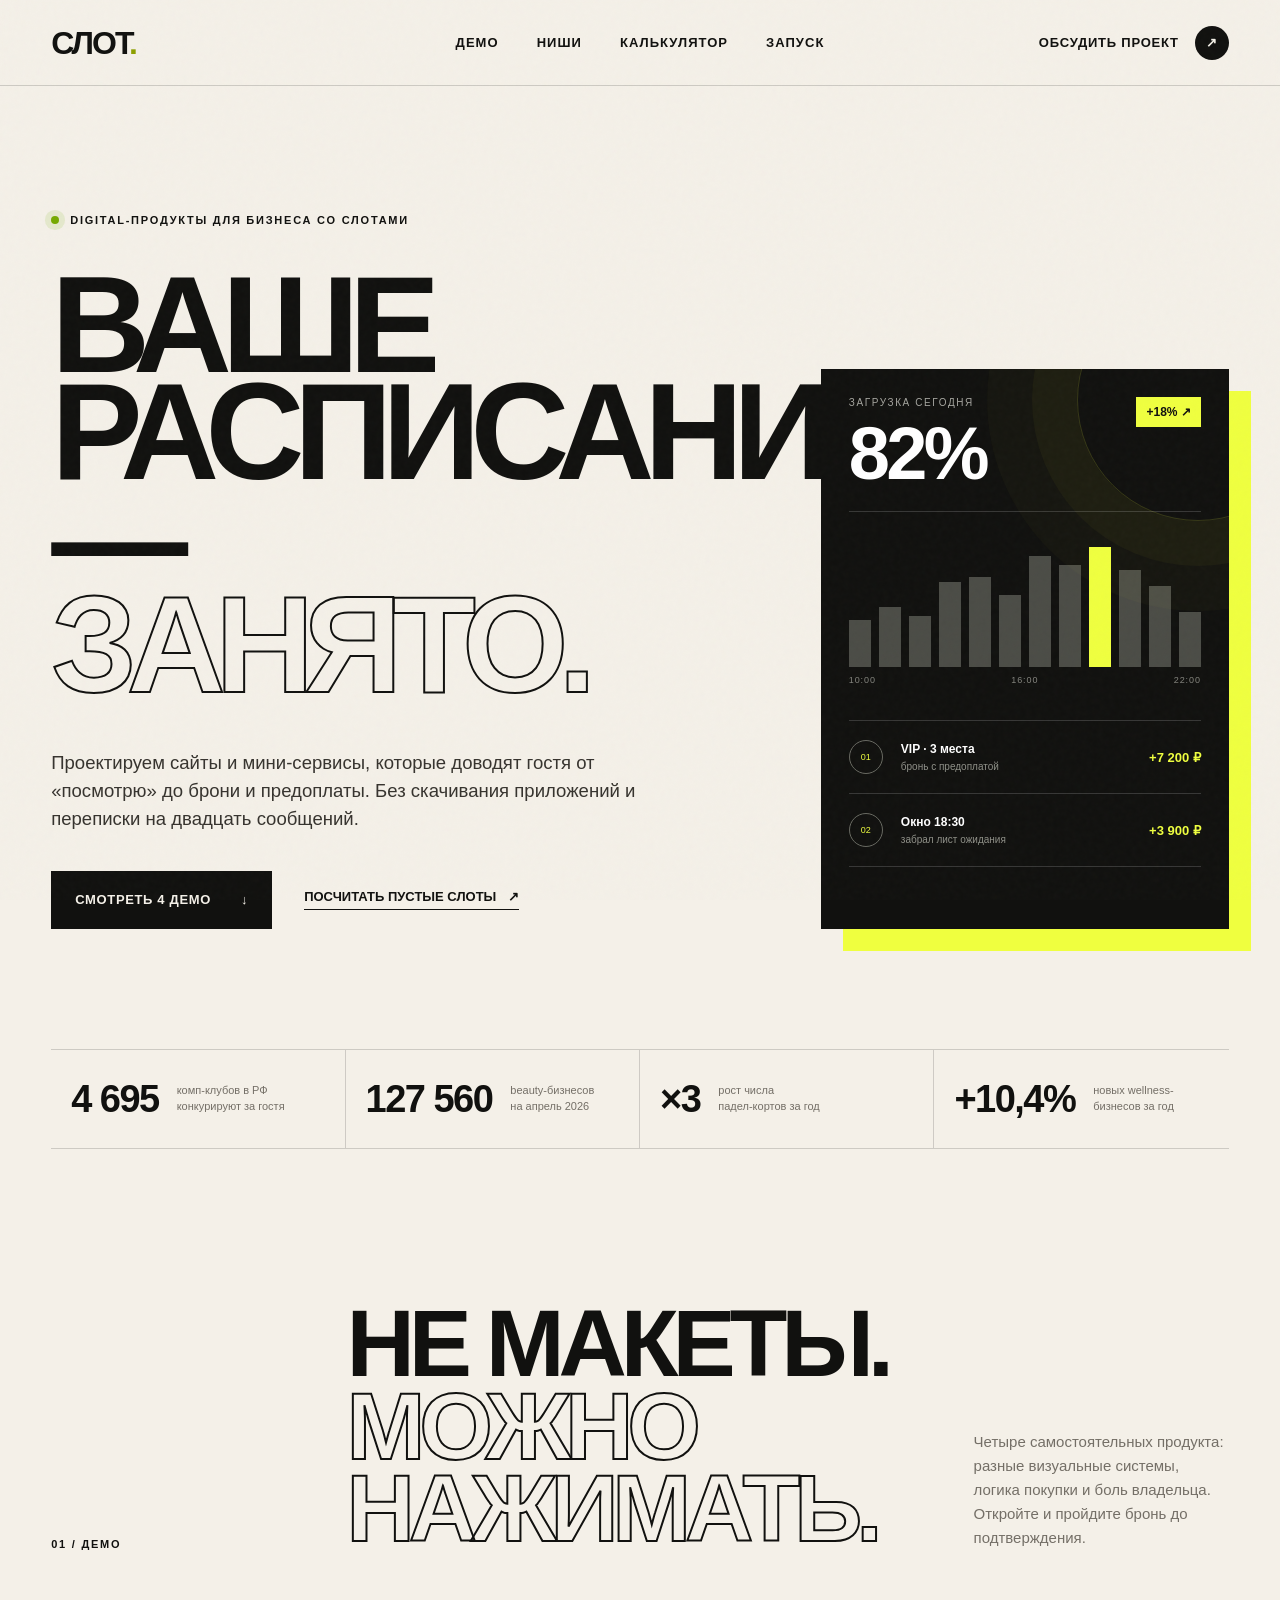
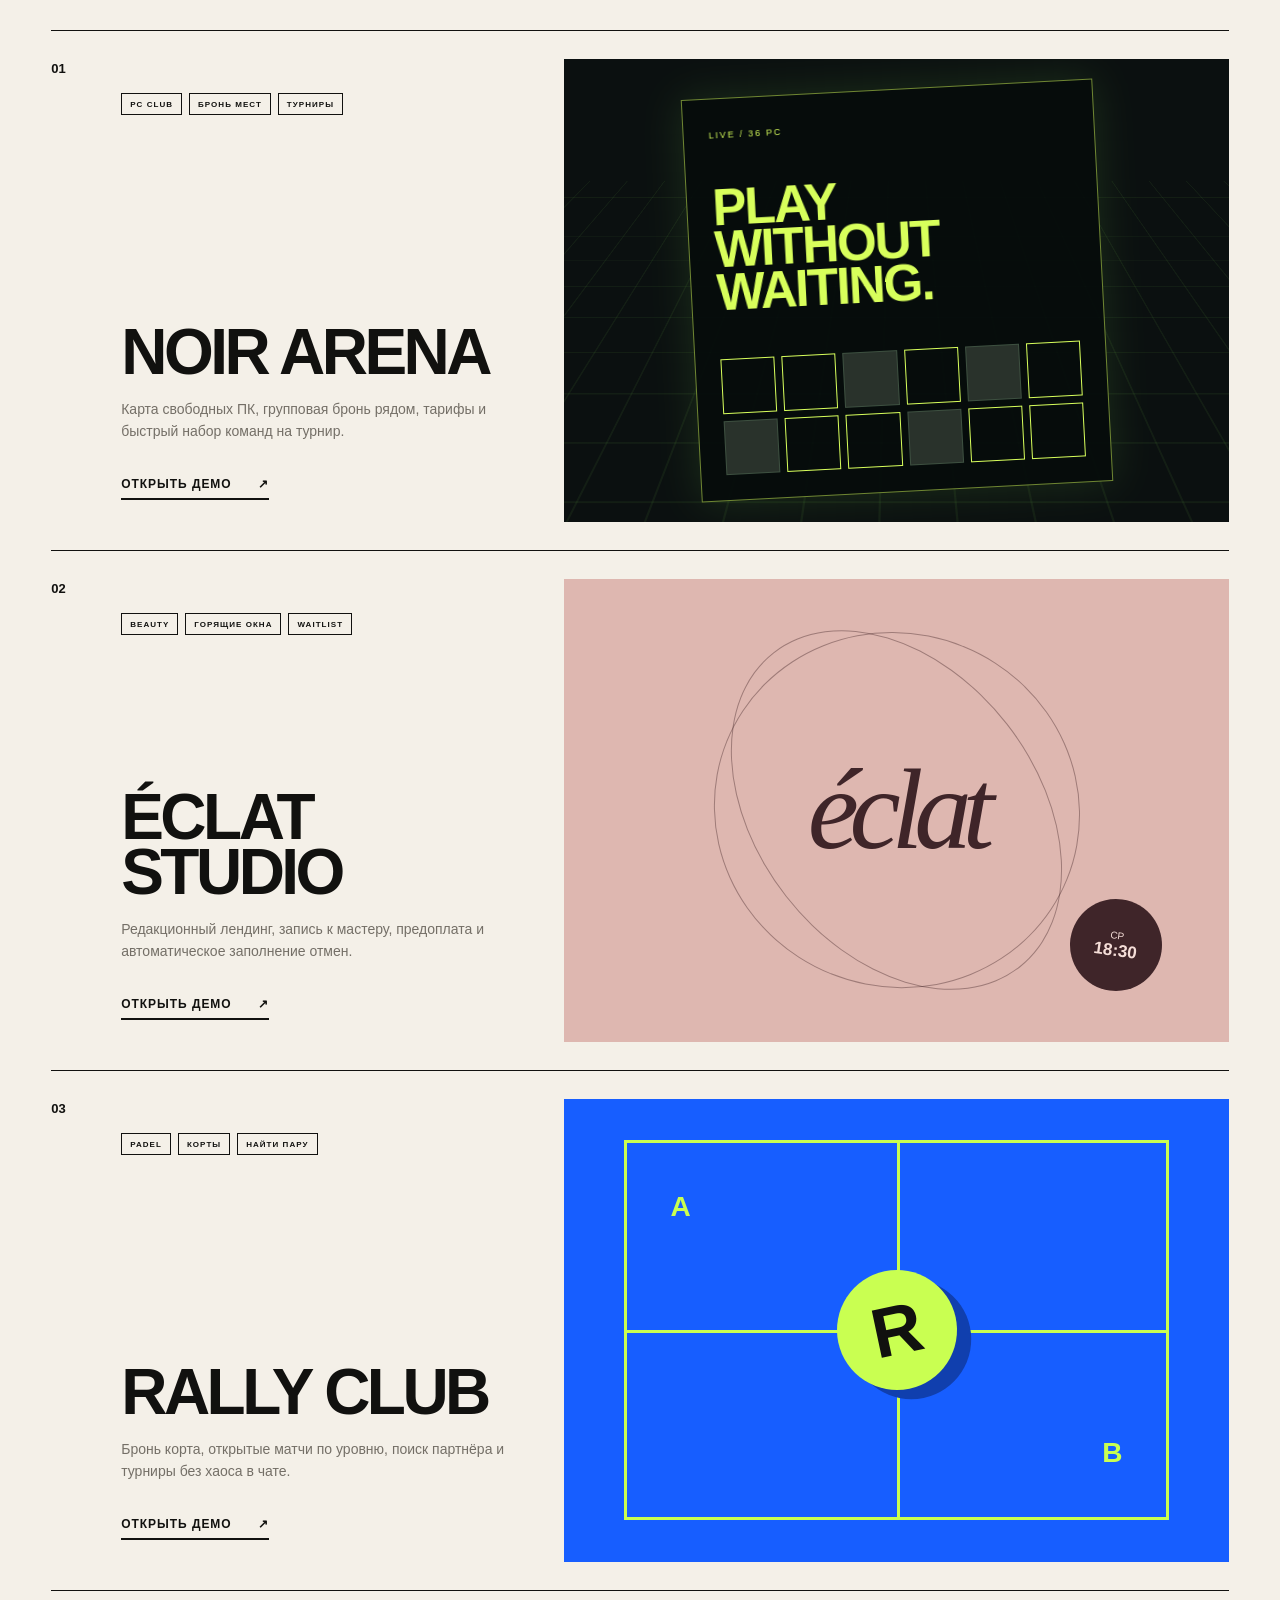
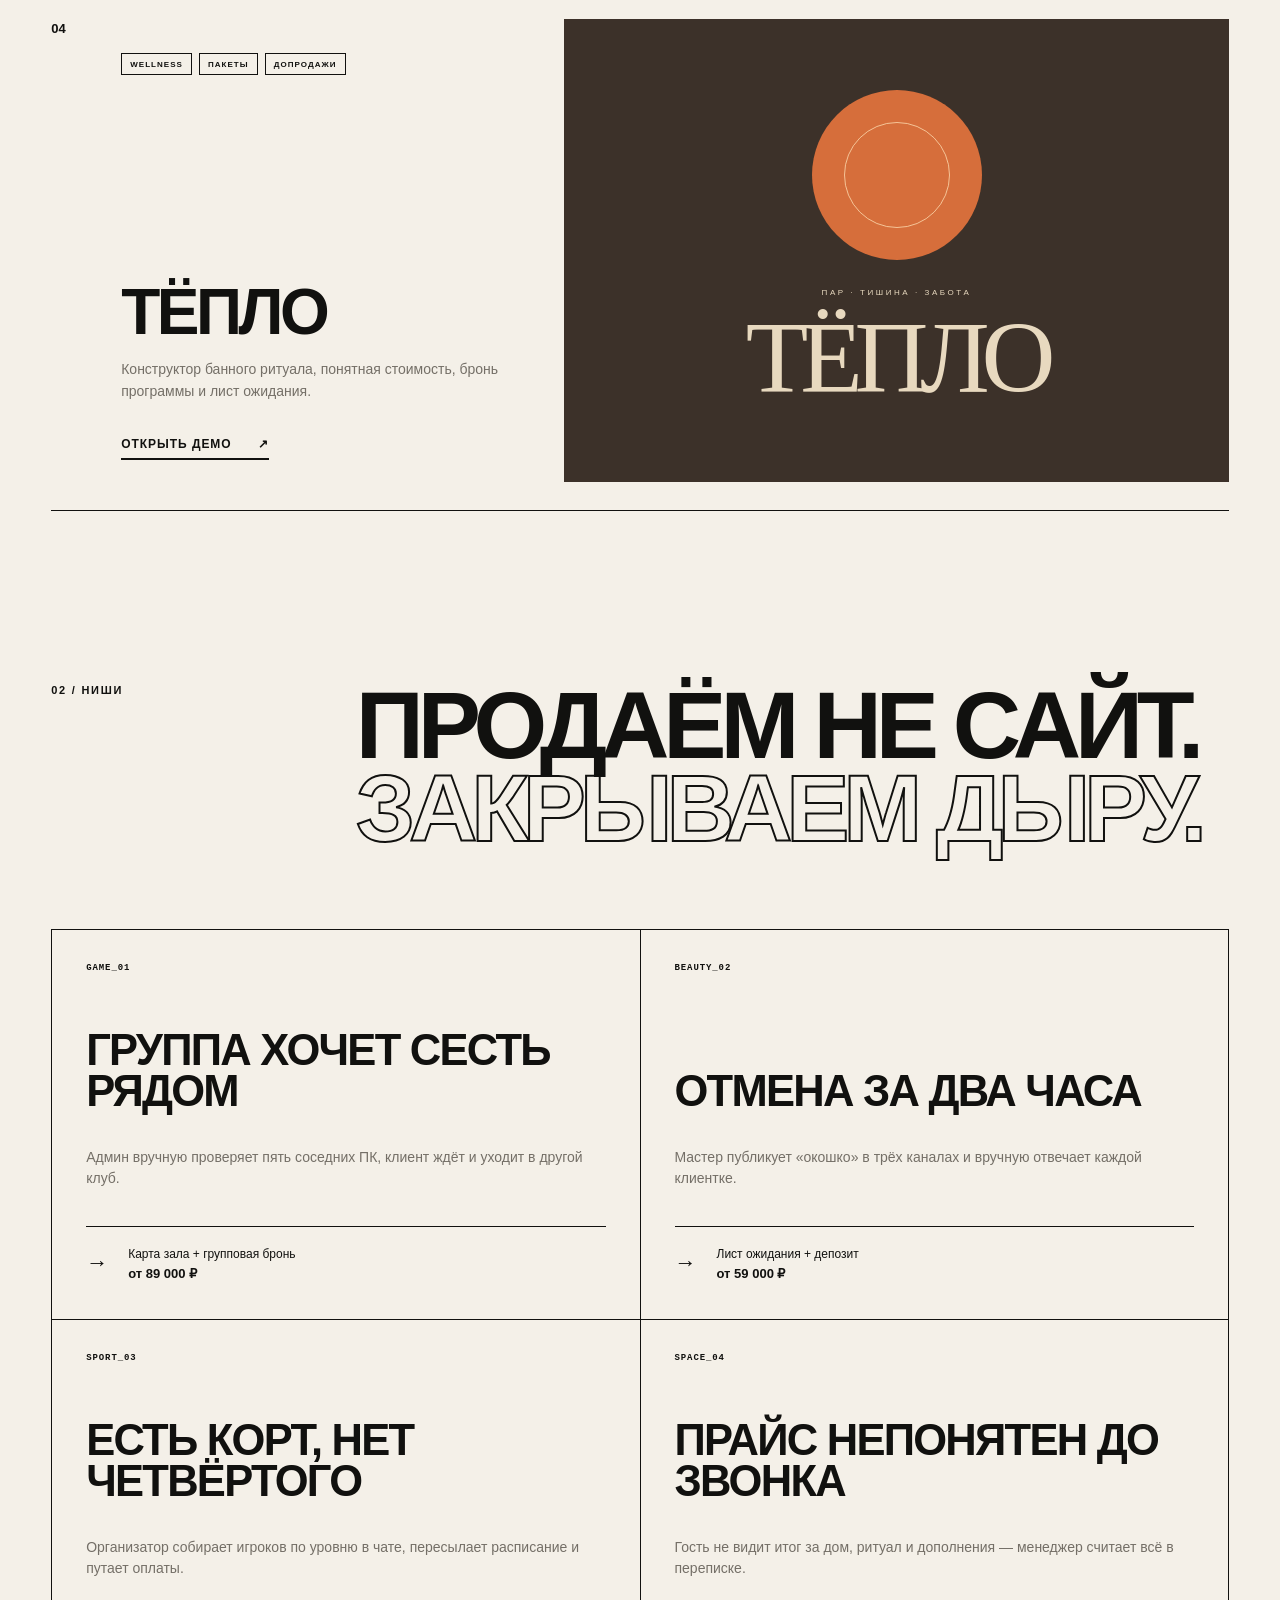
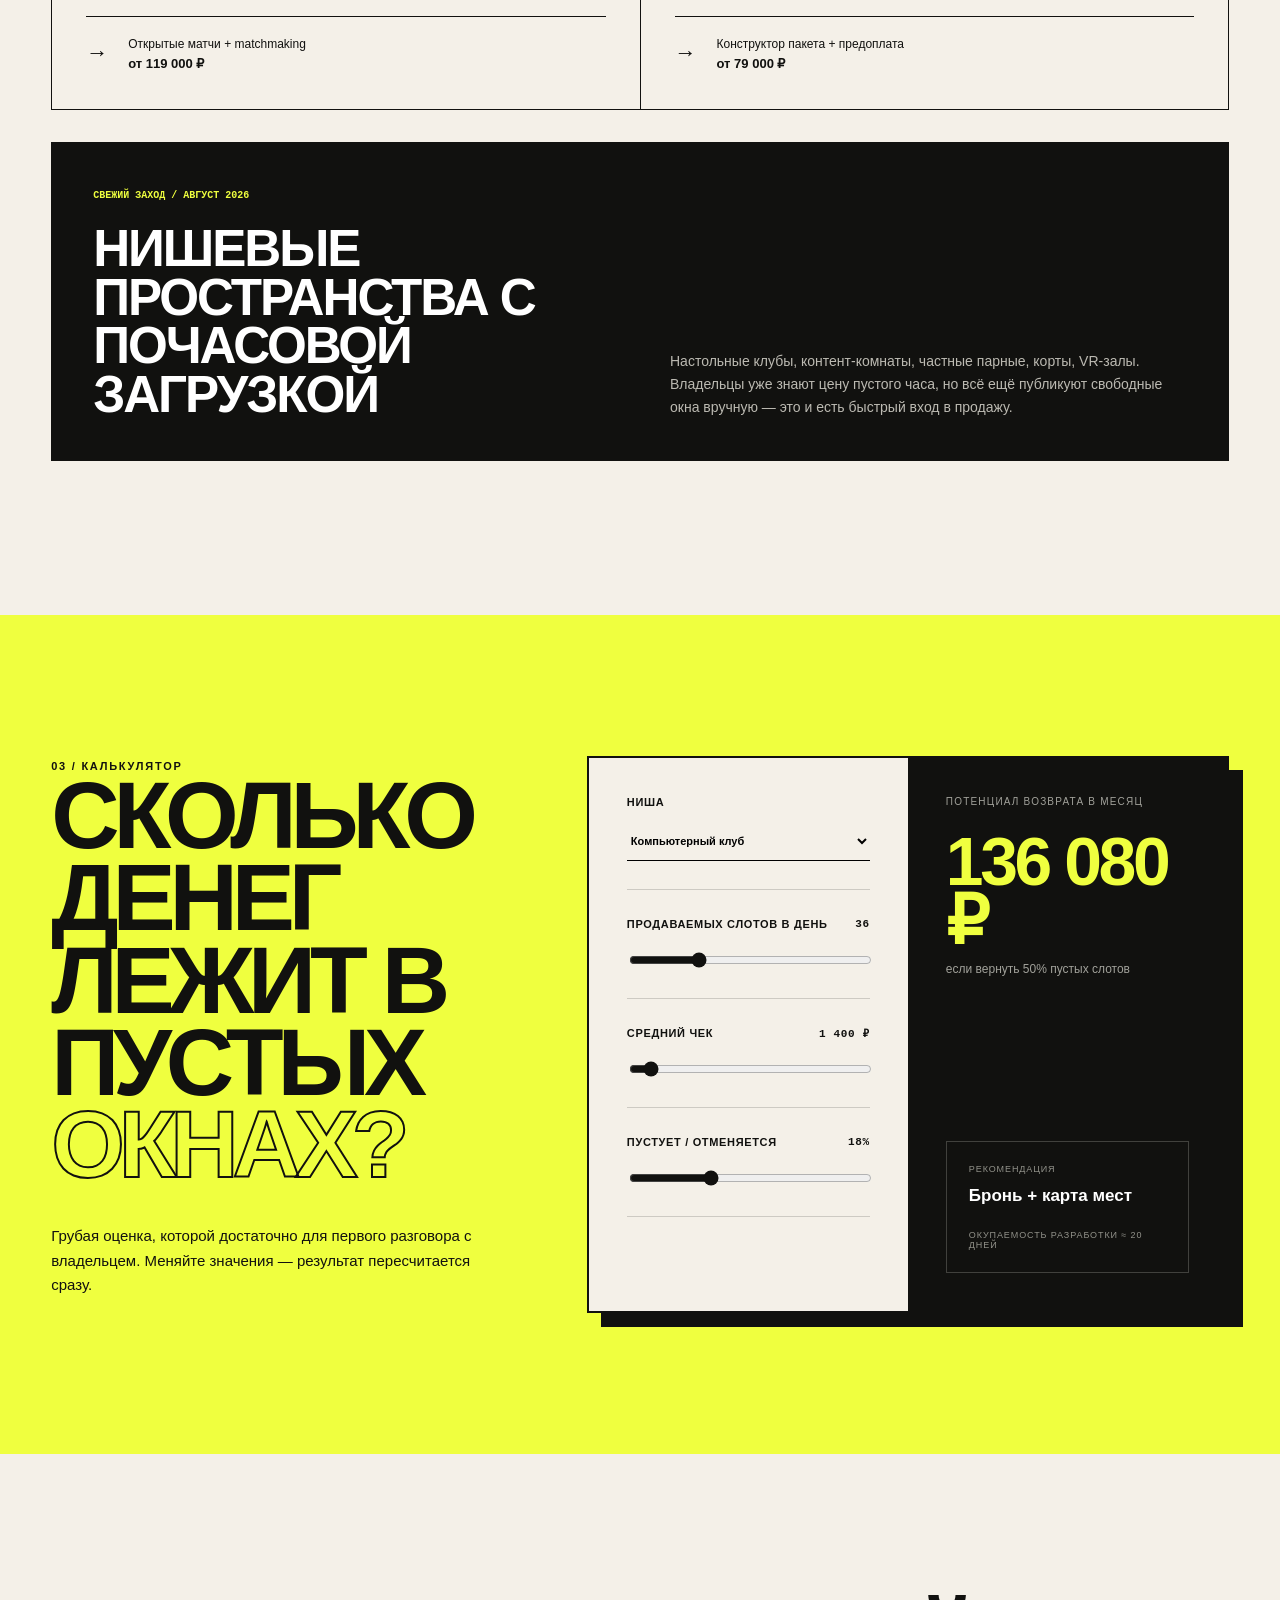
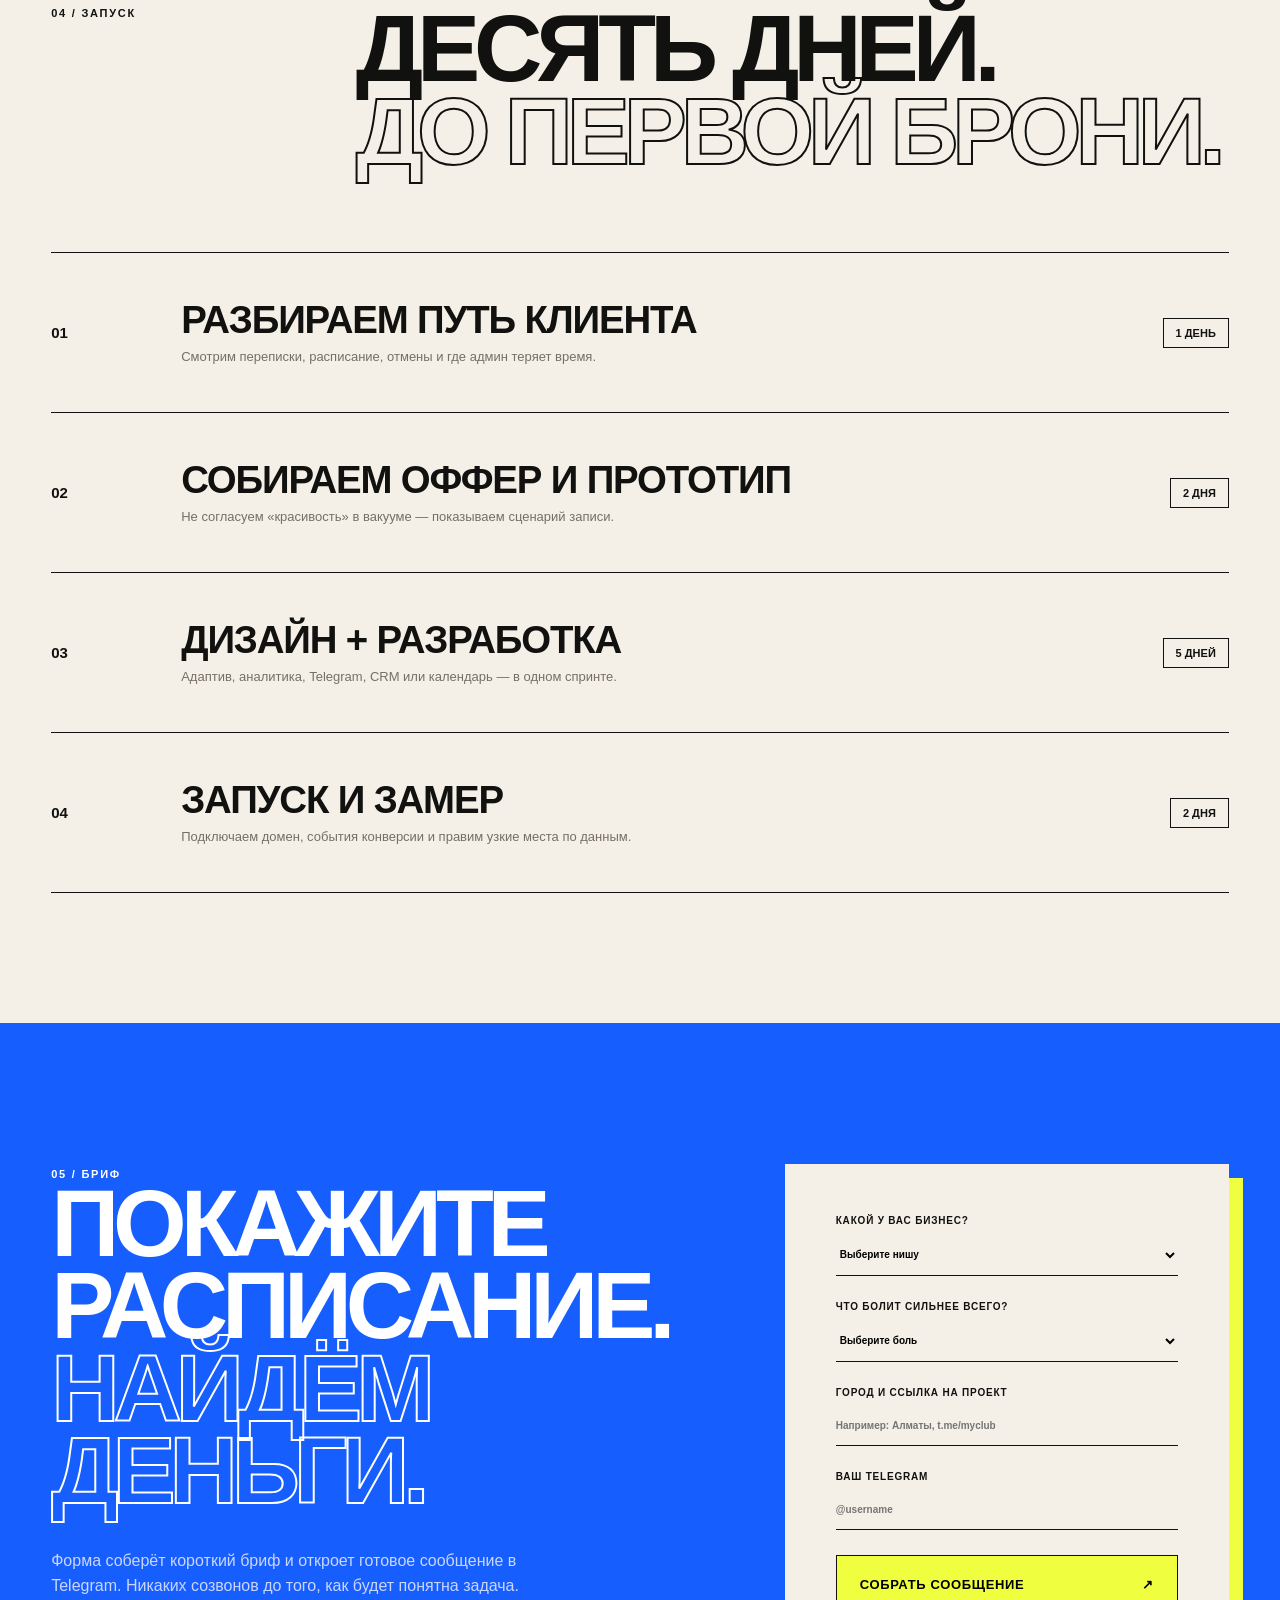
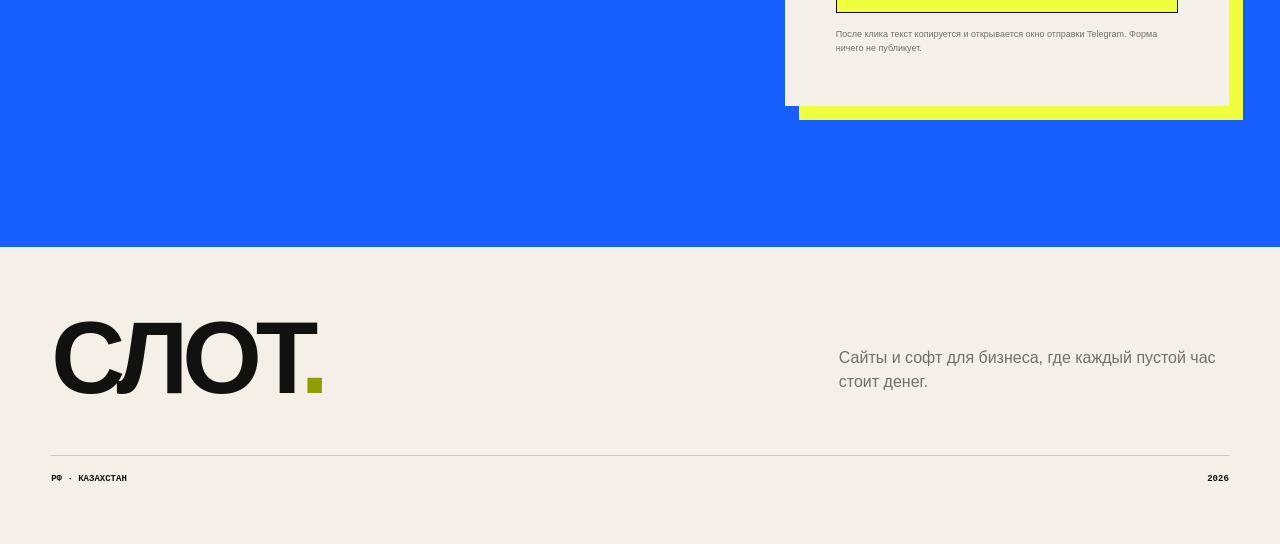
==== index.html @ f18e7cea "Launch Slot studio portfolio" ====
<!doctype html>
<html lang="ru">
<head>
  <meta charset="utf-8">
  <meta name="viewport" content="width=device-width, initial-scale=1">
  <meta name="theme-color" content="#f0ff3d">
  <meta name="description" content="СЛОТ. — сайты и сервисы, которые заполняют расписание игровых клубов, салонов, падел-клубов и wellness-пространств.">
  <title>СЛОТ. — заполняем расписание, а не страницы</title>
  <link rel="icon" href="./favicon.svg" type="image/svg+xml">
  <link rel="stylesheet" href="./assets/site.css">
  <script src="./assets/site.js" defer></script>
</head>
<body>
  <a class="skip-link" href="#content">К содержанию</a>
  <div class="noise" aria-hidden="true"></div>

  <header class="topbar">
    <a class="brand" href="#top" aria-label="СЛОТ — на главную">СЛОТ<span>.</span></a>
    <nav class="desktop-nav" aria-label="Основная навигация">
      <a href="#work">Демо</a>
      <a href="#niches">Ниши</a>
      <a href="#calculator">Калькулятор</a>
      <a href="#launch">Запуск</a>
    </nav>
    <a class="top-cta" href="#launch">Обсудить проект <span>↗</span></a>
    <button class="menu-button" type="button" aria-expanded="false" aria-controls="mobile-menu">Меню</button>
  </header>

  <nav class="mobile-menu" id="mobile-menu" aria-label="Мобильная навигация">
    <a href="#work">Демо</a>
    <a href="#niches">Ниши</a>
    <a href="#calculator">Калькулятор</a>
    <a href="#launch">Запуск</a>
  </nav>

  <main id="content">
    <section class="hero" id="top">
      <div class="hero-kicker reveal">
        <span class="live-dot"></span>
        digital-продукты для бизнеса со слотами
      </div>
      <div class="hero-grid">
        <div class="hero-copy">
          <h1 class="reveal">Ваше<br>расписание —<br><em>занято.</em></h1>
          <p class="hero-lead reveal">Проектируем сайты и мини-сервисы, которые доводят гостя от «посмотрю» до брони и предоплаты. Без скачивания приложений и переписки на двадцать сообщений.</p>
          <div class="hero-actions reveal">
            <a class="button button-dark" href="#work">Смотреть 4 демо <span>↓</span></a>
            <a class="text-link" href="#calculator">Посчитать пустые слоты <span>↗</span></a>
          </div>
        </div>

        <div class="occupancy-card reveal" aria-label="Демонстрационный дашборд загрузки">
          <div class="occupancy-head">
            <div>
              <span class="eyebrow">Загрузка сегодня</span>
              <strong>82%</strong>
            </div>
            <span class="trend">+18% ↗</span>
          </div>
          <div class="occupancy-bars" aria-hidden="true">
            <span style="--h:38%"></span><span style="--h:48%"></span><span style="--h:41%"></span>
            <span style="--h:68%"></span><span style="--h:72%"></span><span style="--h:58%"></span>
            <span style="--h:89%"></span><span style="--h:82%"></span><span class="active" style="--h:96%"></span>
            <span style="--h:78%"></span><span style="--h:65%"></span><span style="--h:44%"></span>
          </div>
          <div class="occupancy-axis"><span>10:00</span><span>16:00</span><span>22:00</span></div>
          <div class="occupancy-feed">
            <div><span class="feed-icon">01</span><p><b>VIP · 3 места</b><small>бронь с предоплатой</small></p><strong>+7 200 ₽</strong></div>
            <div><span class="feed-icon">02</span><p><b>Окно 18:30</b><small>забрал лист ожидания</small></p><strong>+3 900 ₽</strong></div>
          </div>
        </div>
      </div>

      <div class="proof-strip reveal" aria-label="Рыночные факты">
        <a href="https://strategy.ru/research/digest/rynok-kompyuternyh-klubov-i-videoigr-v-rossii-dinamika-rosta-transformaciya-auditorii-i-perspektivy-industrii/" target="_blank" rel="noreferrer">
          <strong>4 695</strong><span>комп-клубов в РФ<br>конкурируют за гостя</span>
        </a>
        <a href="https://kontur.ru/press/news/85765-industriya_krasoty_spros_rozhdaet_predlozhenie" target="_blank" rel="noreferrer">
          <strong>127 560</strong><span>beauty-бизнесов<br>на апрель 2026</span>
        </a>
        <a href="https://padelrus.ru/press-center/news/detail/rynok-padela-rossii-2025-predstavlyaem-pervoe-masshtabnoe-issledovanie-o-razvitii-padela-v-rf/" target="_blank" rel="noreferrer">
          <strong>×3</strong><span>рост числа<br>падел-кортов за год</span>
        </a>
        <a href="https://kontur.ru/press/news/83949-chistota_i_krasota" target="_blank" rel="noreferrer">
          <strong>+10,4%</strong><span>новых wellness-<br>бизнесов за год</span>
        </a>
      </div>
    </section>

    <section class="work-section" id="work">
      <div class="section-heading reveal">
        <span class="section-number">01 / ДЕМО</span>
        <h2>Не макеты.<br><i>Можно нажимать.</i></h2>
        <p>Четыре самостоятельных продукта: разные визуальные системы, логика покупки и боль владельца. Откройте и пройдите бронь до подтверждения.</p>
      </div>

      <div class="case-list">
        <article class="case-card case-arena reveal">
          <div class="case-index">01</div>
          <div class="case-main">
            <div class="case-tags"><span>PC CLUB</span><span>БРОНЬ МЕСТ</span><span>ТУРНИРЫ</span></div>
            <h3>NOIR ARENA</h3>
            <p>Карта свободных ПК, групповая бронь рядом, тарифы и быстрый набор команд на турнир.</p>
            <a class="case-link" href="./demos/arena/">Открыть демо <span>↗</span></a>
          </div>
          <div class="case-visual arena-visual" aria-hidden="true">
            <div class="mini-screen">
              <span>LIVE / 36 PC</span>
              <strong>PLAY<br>WITHOUT<br>WAITING.</strong>
              <div class="mini-seats">
                <i></i><i></i><i class="busy"></i><i></i><i class="busy"></i><i></i>
                <i class="busy"></i><i></i><i></i><i class="busy"></i><i></i><i></i>
              </div>
            </div>
          </div>
        </article>

        <article class="case-card case-beauty reveal">
          <div class="case-index">02</div>
          <div class="case-main">
            <div class="case-tags"><span>BEAUTY</span><span>ГОРЯЩИЕ ОКНА</span><span>WAITLIST</span></div>
            <h3>ÉCLAT STUDIO</h3>
            <p>Редакционный лендинг, запись к мастеру, предоплата и автоматическое заполнение отмен.</p>
            <a class="case-link" href="./demos/beauty/">Открыть демо <span>↗</span></a>
          </div>
          <div class="case-visual beauty-visual" aria-hidden="true">
            <div class="beauty-word">éclat</div>
            <div class="beauty-orbit"><span>ср<br><b>18:30</b></span></div>
          </div>
        </article>

        <article class="case-card case-padel reveal">
          <div class="case-index">03</div>
          <div class="case-main">
            <div class="case-tags"><span>PADEL</span><span>КОРТЫ</span><span>НАЙТИ ПАРУ</span></div>
            <h3>RALLY CLUB</h3>
            <p>Бронь корта, открытые матчи по уровню, поиск партнёра и турниры без хаоса в чате.</p>
            <a class="case-link" href="./demos/padel/">Открыть демо <span>↗</span></a>
          </div>
          <div class="case-visual padel-visual" aria-hidden="true">
            <div class="court-lines"></div>
            <div class="padel-ball">R</div>
            <span class="player-a">A</span><span class="player-b">B</span>
          </div>
        </article>

        <article class="case-card case-banya reveal">
          <div class="case-index">04</div>
          <div class="case-main">
            <div class="case-tags"><span>WELLNESS</span><span>ПАКЕТЫ</span><span>ДОПРОДАЖИ</span></div>
            <h3>ТЁПЛО</h3>
            <p>Конструктор банного ритуала, понятная стоимость, бронь программы и лист ожидания.</p>
            <a class="case-link" href="./demos/banya/">Открыть демо <span>↗</span></a>
          </div>
          <div class="case-visual banya-visual" aria-hidden="true">
            <div class="sun-mark"></div>
            <span>пар · тишина · забота</span>
            <strong>ТЁПЛО</strong>
          </div>
        </article>
      </div>
    </section>

    <section class="niches-section" id="niches">
      <div class="section-heading compact reveal">
        <span class="section-number">02 / НИШИ</span>
        <h2>Продаём не сайт.<br><i>Закрываем дыру.</i></h2>
      </div>
      <div class="pain-grid">
        <article class="pain-card reveal">
          <span class="pain-code">GAME_01</span>
          <h3>Группа хочет сесть рядом</h3>
          <p>Админ вручную проверяет пять соседних ПК, клиент ждёт и уходит в другой клуб.</p>
          <div class="pain-solution"><b>→</b><span>Карта зала + групповая бронь<br><strong>от 89 000 ₽</strong></span></div>
        </article>
        <article class="pain-card reveal">
          <span class="pain-code">BEAUTY_02</span>
          <h3>Отмена за два часа</h3>
          <p>Мастер публикует «окошко» в трёх каналах и вручную отвечает каждой клиентке.</p>
          <div class="pain-solution"><b>→</b><span>Лист ожидания + депозит<br><strong>от 59 000 ₽</strong></span></div>
        </article>
        <article class="pain-card reveal">
          <span class="pain-code">SPORT_03</span>
          <h3>Есть корт, нет четвёртого</h3>
          <p>Организатор собирает игроков по уровню в чате, пересылает расписание и путает оплаты.</p>
          <div class="pain-solution"><b>→</b><span>Открытые матчи + matchmaking<br><strong>от 119 000 ₽</strong></span></div>
        </article>
        <article class="pain-card reveal">
          <span class="pain-code">SPACE_04</span>
          <h3>Прайс непонятен до звонка</h3>
          <p>Гость не видит итог за дом, ритуал и дополнения — менеджер считает всё в переписке.</p>
          <div class="pain-solution"><b>→</b><span>Конструктор пакета + предоплата<br><strong>от 79 000 ₽</strong></span></div>
        </article>
      </div>
      <div class="fresh-niche reveal">
        <div>
          <span>Свежий заход / август 2026</span>
          <h3>Нишевые пространства с почасовой загрузкой</h3>
        </div>
        <p>Настольные клубы, контент-комнаты, частные парные, корты, VR-залы. Владельцы уже знают цену пустого часа, но всё ещё публикуют свободные окна вручную — это и есть быстрый вход в продажу.</p>
      </div>
    </section>

    <section class="calculator-section" id="calculator">
      <div class="calculator-copy reveal">
        <span class="section-number">03 / КАЛЬКУЛЯТОР</span>
        <h2>Сколько денег<br>лежит в пустых<br><i>окнах?</i></h2>
        <p>Грубая оценка, которой достаточно для первого разговора с владельцем. Меняйте значения — результат пересчитается сразу.</p>
      </div>
      <div class="calculator reveal">
        <div class="calc-fields">
          <label>Ниша
            <select id="calc-niche">
              <option value="club">Компьютерный клуб</option>
              <option value="beauty">Салон / мастер</option>
              <option value="padel">Падел / спорт-клуб</option>
              <option value="space">Баня / event-пространство</option>
            </select>
          </label>
          <label>Продаваемых слотов в день <output id="slots-output">36</output>
            <input id="calc-slots" type="range" min="4" max="120" value="36" step="1">
          </label>
          <label>Средний чек <output id="check-output">1 400 ₽</output>
            <input id="calc-check" type="range" min="500" max="15000" value="1400" step="100">
          </label>
          <label>Пустует / отменяется <output id="loss-output">18%</output>
            <input id="calc-loss" type="range" min="5" max="45" value="18" step="1">
          </label>
        </div>
        <div class="calc-result" aria-live="polite">
          <span>Потенциал возврата в месяц</span>
          <strong id="calc-result">272 160 ₽</strong>
          <p id="calc-caption">если вернуть половину пустых слотов</p>
          <div class="calc-plan">
            <span>Рекомендация</span>
            <b id="calc-plan">Бронь + карта мест</b>
            <small id="calc-payback">Окупаемость разработки ≈ 12 дней</small>
          </div>
        </div>
      </div>
    </section>

    <section class="process-section">
      <div class="section-heading compact reveal">
        <span class="section-number">04 / ЗАПУСК</span>
        <h2>Десять дней.<br><i>До первой брони.</i></h2>
      </div>
      <ol class="process-list">
        <li class="reveal"><span>01</span><div><h3>Разбираем путь клиента</h3><p>Смотрим переписки, расписание, отмены и где админ теряет время.</p></div><b>1 день</b></li>
        <li class="reveal"><span>02</span><div><h3>Собираем оффер и прототип</h3><p>Не согласуем «красивость» в вакууме — показываем сценарий записи.</p></div><b>2 дня</b></li>
        <li class="reveal"><span>03</span><div><h3>Дизайн + разработка</h3><p>Адаптив, аналитика, Telegram, CRM или календарь — в одном спринте.</p></div><b>5 дней</b></li>
        <li class="reveal"><span>04</span><div><h3>Запуск и замер</h3><p>Подключаем домен, события конверсии и правим узкие места по данным.</p></div><b>2 дня</b></li>
      </ol>
    </section>

    <section class="launch-section" id="launch">
      <div class="launch-copy reveal">
        <span class="section-number">05 / БРИФ</span>
        <h2>Покажите<br>расписание.<br><i>Найдём деньги.</i></h2>
        <p>Форма соберёт короткий бриф и откроет готовое сообщение в Telegram. Никаких созвонов до того, как будет понятна задача.</p>
      </div>
      <form class="brief-form reveal" id="brief-form">
        <label>Какой у вас бизнес?
          <select name="business" required>
            <option value="">Выберите нишу</option>
            <option>Компьютерный / игровой клуб</option>
            <option>Салон красоты / частный мастер</option>
            <option>Падел / спортивный клуб</option>
            <option>Баня / SPA / event-пространство</option>
            <option>Другая ниша со слотами</option>
          </select>
        </label>
        <label>Что болит сильнее всего?
          <select name="pain" required>
            <option value="">Выберите боль</option>
            <option>Слишком много ручной переписки</option>
            <option>Пустые окна и отмены</option>
            <option>Неудобная групповая бронь</option>
            <option>Сложно продавать допуслуги</option>
            <option>Нет нормального сайта / оффера</option>
          </select>
        </label>
        <label>Город и ссылка на проект
          <input name="project" type="text" placeholder="Например: Алматы, t.me/myclub" required>
        </label>
        <label>Ваш Telegram
          <input name="telegram" type="text" placeholder="@username" pattern="@?[A-Za-z0-9_]{5,}">
        </label>
        <button class="button button-acid" type="submit">Собрать сообщение <span>↗</span></button>
        <small>После клика текст копируется и открывается окно отправки Telegram. Форма ничего не публикует.</small>
      </form>
    </section>
  </main>

  <footer>
    <a class="brand footer-brand" href="#top">СЛОТ<span>.</span></a>
    <p>Сайты и софт для бизнеса, где каждый пустой час стоит денег.</p>
    <div><span>РФ · Казахстан</span><span id="year">2026</span></div>
  </footer>

  <div class="toast" id="toast" role="status" aria-live="polite">Бриф скопирован</div>
</body>
</html>
---- assets/site.css ----
:root {
  --acid: #efff3f;
  --ink: #11110f;
  --paper: #f4f0e8;
  --muted: #746f67;
  --line: rgba(17, 17, 15, .17);
  --max: 1440px;
  --pad: clamp(20px, 4vw, 68px);
  --display: "Arial Narrow", "Roboto Condensed", Impact, sans-serif;
  --sans: Inter, Arial, Helvetica, sans-serif;
}

* { box-sizing: border-box; }
html { scroll-behavior: smooth; }
body {
  margin: 0;
  color: var(--ink);
  background: var(--paper);
  font-family: var(--sans);
  overflow-x: hidden;
}
body.menu-open { overflow: hidden; }
a { color: inherit; text-decoration: none; }
button, input, select { font: inherit; }
button, a, select, input { -webkit-tap-highlight-color: transparent; }

.noise {
  position: fixed;
  inset: 0;
  pointer-events: none;
  z-index: 100;
  opacity: .035;
  background-image: url("data:image/svg+xml,%3Csvg viewBox='0 0 180 180' xmlns='http://www.w3.org/2000/svg'%3E%3Cfilter id='n'%3E%3CfeTurbulence type='fractalNoise' baseFrequency='.9' numOctaves='4' stitchTiles='stitch'/%3E%3C/filter%3E%3Crect width='100%25' height='100%25' filter='url(%23n)' opacity='.7'/%3E%3C/svg%3E");
}
.skip-link { position: fixed; left: 12px; top: -60px; padding: 12px 18px; background: var(--acid); z-index: 200; }
.skip-link:focus { top: 12px; }

.topbar {
  height: 86px;
  padding: 0 var(--pad);
  display: grid;
  grid-template-columns: 1fr auto 1fr;
  align-items: center;
  border-bottom: 1px solid var(--line);
  background: rgba(244, 240, 232, .88);
  backdrop-filter: blur(14px);
  position: sticky;
  top: 0;
  z-index: 50;
}
.brand { font: 900 clamp(27px, 2.5vw, 39px)/1 var(--display); letter-spacing: -.06em; justify-self: start; }
.brand span { color: #8ea000; }
.desktop-nav { display: flex; gap: 38px; font-size: 13px; font-weight: 700; text-transform: uppercase; letter-spacing: .08em; }
.desktop-nav a { position: relative; }
.desktop-nav a::after { content: ""; position: absolute; left: 0; right: 100%; bottom: -7px; height: 2px; background: var(--ink); transition: right .25s ease; }
.desktop-nav a:hover::after, .desktop-nav a:focus-visible::after { right: 0; }
.top-cta { justify-self: end; font-size: 13px; font-weight: 800; text-transform: uppercase; letter-spacing: .06em; display: flex; gap: 16px; align-items: center; }
.top-cta span { display: grid; place-items: center; width: 34px; height: 34px; border-radius: 50%; background: var(--ink); color: var(--paper); }
.menu-button, .mobile-menu { display: none; }

.hero { padding: clamp(70px, 10vw, 150px) var(--pad) 0; max-width: var(--max); margin: auto; }
.hero-kicker, .section-number { font-size: 11px; font-weight: 800; letter-spacing: .16em; text-transform: uppercase; }
.hero-kicker { display: flex; align-items: center; gap: 11px; margin-bottom: 46px; }
.live-dot { width: 8px; height: 8px; border-radius: 50%; background: #76a900; box-shadow: 0 0 0 6px rgba(118, 169, 0, .12); animation: pulse 1.8s infinite; }
@keyframes pulse { 50% { box-shadow: 0 0 0 10px rgba(118,169,0,0); } }
.hero-grid { display: grid; grid-template-columns: minmax(0, 1.25fr) minmax(360px, .75fr); gap: clamp(40px, 7vw, 110px); align-items: end; }
.hero h1 { margin: 0; font: 900 clamp(76px, 10.7vw, 166px)/.78 var(--display); letter-spacing: -.075em; text-transform: uppercase; }
.hero h1 em, .section-heading h2 i, .calculator-copy h2 i, .launch-copy h2 i { color: transparent; -webkit-text-stroke: 2px var(--ink); font-style: normal; }
.hero-lead { font-size: clamp(17px, 1.45vw, 22px); line-height: 1.5; max-width: 650px; margin: 50px 0 0; color: #36332e; }
.hero-actions { display: flex; align-items: center; gap: 32px; margin-top: 38px; }
.button { min-height: 58px; display: inline-flex; align-items: center; justify-content: space-between; gap: 30px; padding: 0 23px; border: 1px solid var(--ink); font-weight: 800; font-size: 13px; letter-spacing: .05em; text-transform: uppercase; cursor: pointer; transition: transform .18s ease, box-shadow .18s ease, background .18s ease; }
.button:hover { transform: translate(-3px, -3px); box-shadow: 6px 6px 0 var(--ink); }
.button-dark { color: var(--paper); background: var(--ink); }
.button-dark:hover { box-shadow: 6px 6px 0 #a9b91b; }
.button-acid { background: var(--acid); width: 100%; }
.text-link { font-weight: 800; font-size: 13px; text-transform: uppercase; border-bottom: 1px solid; padding-bottom: 5px; }
.text-link span { margin-left: 8px; }

.occupancy-card { background: var(--ink); color: white; min-height: 560px; padding: 28px; box-shadow: 22px 22px 0 var(--acid); position: relative; overflow: hidden; }
.occupancy-card::before { content: ""; position: absolute; width: 240px; height: 240px; border: 1px solid rgba(239,255,63,.16); border-radius: 50%; top: -90px; right: -90px; box-shadow: 0 0 0 45px rgba(239,255,63,.035), 0 0 0 90px rgba(239,255,63,.02); }
.occupancy-head { position: relative; display: flex; justify-content: space-between; align-items: start; border-bottom: 1px solid rgba(255,255,255,.16); padding-bottom: 24px; }
.eyebrow { display: block; font-size: 10px; text-transform: uppercase; letter-spacing: .16em; color: #a5a59f; }
.occupancy-head strong { display: block; font: 900 74px/.9 var(--display); margin-top: 13px; letter-spacing: -.05em; }
.trend { background: var(--acid); color: var(--ink); padding: 8px 10px; font-size: 12px; font-weight: 800; }
.occupancy-bars { height: 155px; display: flex; gap: 8px; align-items: end; padding-top: 30px; }
.occupancy-bars span { flex: 1; height: var(--h); min-width: 5px; background: #4b4c46; transition: height .5s; }
.occupancy-bars .active { background: var(--acid); }
.occupancy-axis { display: flex; justify-content: space-between; font-size: 9px; letter-spacing: .1em; color: #84847e; margin-top: 8px; }
.occupancy-feed { margin-top: 35px; border-top: 1px solid rgba(255,255,255,.16); }
.occupancy-feed > div { display: grid; grid-template-columns: 38px 1fr auto; gap: 14px; align-items: center; padding: 19px 0; border-bottom: 1px solid rgba(255,255,255,.16); }
.feed-icon { border: 1px solid #686961; width: 34px; height: 34px; display: grid; place-items: center; border-radius: 50%; font-size: 9px; color: var(--acid); }
.occupancy-feed p { margin: 0; }
.occupancy-feed b { display: block; font-size: 12px; }
.occupancy-feed small { display: block; color: #8f9088; margin-top: 5px; font-size: 10px; }
.occupancy-feed strong { color: var(--acid); font-size: 13px; }
.proof-strip { margin-top: 120px; border-top: 1px solid var(--line); border-bottom: 1px solid var(--line); display: grid; grid-template-columns: repeat(4, 1fr); }
.proof-strip a { display: flex; align-items: center; gap: 18px; padding: 30px 20px; border-right: 1px solid var(--line); transition: background .2s; }
.proof-strip a:last-child { border-right: 0; }
.proof-strip a:hover { background: var(--acid); }
.proof-strip strong { font: 900 38px/1 var(--display); letter-spacing: -.04em; }
.proof-strip span { color: var(--muted); font-size: 11px; line-height: 1.4; }

.work-section, .niches-section, .process-section { max-width: var(--max); margin: auto; padding: clamp(110px, 12vw, 190px) var(--pad); }
.section-heading { display: grid; grid-template-columns: 1fr 2.3fr 1fr; gap: 40px; align-items: end; margin-bottom: 80px; }
.section-heading h2, .calculator-copy h2, .launch-copy h2 { margin: 0; font: 900 clamp(55px, 7.4vw, 112px)/.87 var(--display); text-transform: uppercase; letter-spacing: -.065em; }
.section-heading p { margin: 0; font-size: 15px; line-height: 1.6; color: var(--muted); }
.section-heading.compact { grid-template-columns: 1fr 3.3fr; align-items: start; }

.case-list { border-top: 1px solid var(--ink); }
.case-card { display: grid; grid-template-columns: 70px minmax(300px, .8fr) minmax(390px, 1.2fr); min-height: 520px; border-bottom: 1px solid var(--ink); }
.case-index { padding: 30px 0; font: 900 13px var(--display); }
.case-main { padding: 62px 50px 50px 0; display: flex; flex-direction: column; align-items: start; }
.case-tags { display: flex; flex-wrap: wrap; gap: 7px; }
.case-tags span { border: 1px solid currentColor; padding: 6px 8px 5px; font-size: 8px; letter-spacing: .13em; font-weight: 800; }
.case-main h3 { font: 900 clamp(45px, 5vw, 77px)/.85 var(--display); letter-spacing: -.055em; margin: auto 0 20px; }
.case-main p { max-width: 470px; color: var(--muted); font-size: 14px; line-height: 1.55; margin: 0 0 34px; }
.case-link { font-weight: 800; text-transform: uppercase; font-size: 12px; letter-spacing: .08em; border-bottom: 2px solid; padding-bottom: 7px; }
.case-link span { margin-left: 22px; }
.case-visual { margin: 28px 0; min-height: 450px; position: relative; overflow: hidden; transition: transform .35s ease; }
.case-card:hover .case-visual { transform: scale(.985); }

.arena-visual { background: #0b1010; display: grid; place-items: center; }
.arena-visual::before { content: ""; position: absolute; inset: 0; background: linear-gradient(rgba(142,255,87,.06) 1px, transparent 1px), linear-gradient(90deg, rgba(142,255,87,.06) 1px, transparent 1px); background-size: 36px 36px; transform: perspective(600px) rotateX(55deg) scale(1.4) translateY(10%); }
.mini-screen { width: 62%; min-width: 300px; padding: 25px; color: #d8ff5b; border: 1px solid rgba(216,255,91,.5); background: rgba(5,12,11,.9); box-shadow: 0 0 40px rgba(142,255,87,.12); transform: rotate(-3deg); position: relative; }
.mini-screen > span { font-size: 9px; letter-spacing: .2em; }
.mini-screen strong { display: block; font: 900 clamp(38px, 4vw, 65px)/.83 var(--display); letter-spacing: -.04em; margin: 45px 0; }
.mini-seats { display: grid; grid-template-columns: repeat(6, 1fr); gap: 7px; }
.mini-seats i { aspect-ratio: 1; border: 1px solid #d8ff5b; }
.mini-seats i.busy { background: #29322b; border-color: #3d5040; }

.beauty-visual { background: #deb7b0; display: grid; place-items: center; }
.beauty-visual::before, .beauty-visual::after { content: ""; position: absolute; width: 55%; height: 76%; border-radius: 50%; border: 1px solid rgba(57,28,31,.38); transform: rotate(22deg); }
.beauty-visual::after { width: 42%; height: 86%; transform: rotate(-38deg); }
.beauty-word { font: italic 500 clamp(65px, 9vw, 130px)/1 Georgia, serif; color: #3f2529; letter-spacing: -.08em; z-index: 1; }
.beauty-orbit { position: absolute; right: 10%; bottom: 11%; background: #3f2529; color: #f5ded8; width: 92px; height: 92px; border-radius: 50%; display: grid; place-items: center; text-align: center; font-size: 10px; text-transform: uppercase; transform: rotate(8deg); }
.beauty-orbit b { font-size: 17px; }

.padel-visual { background: #175eff; }
.court-lines { position: absolute; inset: 9%; border: 3px solid #c9ff51; }
.court-lines::before { content: ""; position: absolute; left: 50%; top: 0; bottom: 0; border-left: 3px solid #c9ff51; }
.court-lines::after { content: ""; position: absolute; left: 0; right: 0; top: 50%; border-top: 3px solid #c9ff51; }
.padel-ball { position: absolute; width: 120px; height: 120px; border-radius: 50%; background: #c9ff51; display: grid; place-items: center; font: 900 70px var(--display); left: 50%; top: 50%; transform: translate(-50%,-50%) rotate(-12deg); box-shadow: 12px 12px 0 #103fae; }
.player-a, .player-b { position: absolute; color: #c9ff51; font: 900 28px var(--display); }
.player-a { left: 16%; top: 20%; }.player-b { right: 16%; bottom: 20%; }

.banya-visual { background: #3c3129; color: #e8d9bf; display: flex; align-items: center; justify-content: center; flex-direction: column; }
.sun-mark { width: 170px; height: 170px; border-radius: 50%; background: #d66e3b; margin-bottom: 28px; position: relative; }
.sun-mark::after { content: ""; position: absolute; inset: 32px; border: 1px solid #f5c497; border-radius: 50%; }
.banya-visual span { text-transform: uppercase; font-size: 8px; letter-spacing: .32em; }
.banya-visual strong { font: 400 clamp(62px, 8vw, 116px)/1 Georgia, serif; letter-spacing: -.08em; margin-top: 10px; }

.niches-section { padding-top: 20px; }
.pain-grid { display: grid; grid-template-columns: repeat(2, 1fr); border-top: 1px solid var(--ink); border-left: 1px solid var(--ink); }
.pain-card { min-height: 390px; padding: 34px; border-right: 1px solid var(--ink); border-bottom: 1px solid var(--ink); display: flex; flex-direction: column; transition: background .25s; }
.pain-card:hover { background: var(--acid); }
.pain-code { font: 800 9px/1 monospace; letter-spacing: .1em; }
.pain-card h3 { font: 900 clamp(32px, 3.4vw, 52px)/.95 var(--display); letter-spacing: -.04em; max-width: 560px; margin: auto 0 20px; text-transform: uppercase; }
.pain-card > p { color: var(--muted); max-width: 510px; line-height: 1.55; font-size: 14px; }
.pain-solution { border-top: 1px solid currentColor; margin-top: 22px; padding-top: 18px; display: flex; gap: 20px; align-items: start; font-size: 12px; line-height: 1.6; }
.pain-solution b { font-size: 22px; }.pain-solution strong { font-size: 13px; }
.fresh-niche { margin-top: 32px; padding: 42px; background: var(--ink); color: white; display: grid; grid-template-columns: 1fr 1fr; gap: 60px; align-items: end; }
.fresh-niche span { color: var(--acid); font: 700 10px monospace; text-transform: uppercase; }
.fresh-niche h3 { font: 900 clamp(32px,4vw,58px)/.95 var(--display); text-transform: uppercase; letter-spacing: -.04em; margin: 23px 0 0; }
.fresh-niche p { color: #bcbab2; line-height: 1.65; font-size: 14px; margin: 0; }

.calculator-section { background: var(--acid); padding: clamp(100px, 11vw, 170px) max(var(--pad), calc((100vw - var(--max)) / 2 + var(--pad))); display: grid; grid-template-columns: .75fr 1.25fr; gap: clamp(60px, 9vw, 140px); }
.calculator-copy p { max-width: 470px; line-height: 1.65; margin-top: 38px; font-size: 15px; }
.calculator { border: 2px solid var(--ink); background: var(--paper); display: grid; grid-template-columns: 1fr 1fr; min-height: 550px; box-shadow: 14px 14px 0 var(--ink); }
.calc-fields { padding: 38px; }
.calc-fields label { display: block; font-size: 11px; text-transform: uppercase; font-weight: 800; letter-spacing: .06em; padding-bottom: 28px; margin-bottom: 28px; border-bottom: 1px solid var(--line); }
.calc-fields label:last-child { margin-bottom: 0; }
.calc-fields output { float: right; font-family: monospace; }
.calc-fields select { width: 100%; margin-top: 14px; padding: 12px 0; border: 0; border-bottom: 1px solid; background: transparent; border-radius: 0; font-weight: 700; }
.calc-fields input[type="range"] { display: block; width: 100%; margin-top: 22px; accent-color: var(--ink); }
.calc-result { background: var(--ink); color: white; padding: 38px; display: flex; flex-direction: column; }
.calc-result > span { color: #a1a19a; font-size: 10px; text-transform: uppercase; letter-spacing: .12em; }
.calc-result > strong { color: var(--acid); font: 900 clamp(47px, 5.3vw, 78px)/.87 var(--display); letter-spacing: -.05em; margin-top: 25px; word-break: break-word; }
.calc-result > p { color: #a1a19a; font-size: 12px; }
.calc-plan { margin-top: auto; border: 1px solid #41413d; padding: 22px; }
.calc-plan span, .calc-plan small { display: block; color: #92928a; font-size: 9px; text-transform: uppercase; letter-spacing: .1em; }
.calc-plan b { display: block; margin: 12px 0 24px; font-size: 17px; }

.process-section { padding-bottom: 130px; }
.process-list { list-style: none; margin: 0; padding: 0; border-top: 1px solid var(--ink); }
.process-list li { min-height: 160px; display: grid; grid-template-columns: 100px 1fr auto; gap: 30px; align-items: center; border-bottom: 1px solid var(--ink); }
.process-list > li > span { font: 900 15px var(--display); }
.process-list h3 { font: 900 clamp(29px, 3vw, 44px)/1 var(--display); text-transform: uppercase; letter-spacing: -.03em; margin: 0 0 10px; }
.process-list p { margin: 0; color: var(--muted); font-size: 13px; }
.process-list b { font-size: 11px; text-transform: uppercase; border: 1px solid; padding: 8px 12px; }

.launch-section { background: #175eff; color: white; padding: clamp(90px, 11vw, 170px) max(var(--pad), calc((100vw - var(--max)) / 2 + var(--pad))); display: grid; grid-template-columns: 1fr 1fr; gap: clamp(60px, 9vw, 140px); }
.launch-copy h2 i { -webkit-text-stroke-color: white; }
.launch-copy p { max-width: 490px; color: #cad6ff; line-height: 1.6; margin-top: 36px; }
.brief-form { background: var(--paper); color: var(--ink); padding: clamp(25px, 4vw, 52px); box-shadow: 14px 14px 0 var(--acid); }
.brief-form label { display: block; font-size: 10px; text-transform: uppercase; font-weight: 800; letter-spacing: .08em; margin-bottom: 25px; }
.brief-form select, .brief-form input { display: block; width: 100%; border: 0; border-bottom: 1px solid var(--ink); border-radius: 0; padding: 14px 0; margin-top: 8px; background: transparent; outline: none; }
.brief-form select:focus, .brief-form input:focus { border-bottom-width: 3px; }
.brief-form small { display: block; color: var(--muted); font-size: 9px; line-height: 1.5; margin-top: 15px; }

footer { min-height: 240px; max-width: var(--max); margin: auto; padding: 60px var(--pad); display: grid; grid-template-columns: 1fr 1fr; align-items: end; }
.footer-brand { font-size: clamp(60px,8vw,120px); }
footer > p { color: var(--muted); max-width: 390px; justify-self: end; line-height: 1.5; }
footer > div { grid-column: 1 / -1; border-top: 1px solid var(--line); margin-top: 45px; padding-top: 18px; display: flex; justify-content: space-between; font: 700 9px monospace; text-transform: uppercase; }

.toast { position: fixed; right: 24px; bottom: 24px; background: var(--ink); color: white; padding: 16px 22px; font-size: 12px; z-index: 300; transform: translateY(120px); opacity: 0; transition: .3s ease; }
.toast.show { transform: none; opacity: 1; }
.reveal { opacity: 0; transform: translateY(24px); transition: opacity .7s ease, transform .7s ease; }
.reveal.in-view { opacity: 1; transform: none; }

@media (max-width: 1050px) {
  .topbar { grid-template-columns: 1fr auto; }
  .desktop-nav, .top-cta { display: none; }
  .menu-button { display: block; border: 0; background: none; font-size: 11px; font-weight: 800; text-transform: uppercase; letter-spacing: .1em; }
  .mobile-menu { position: fixed; inset: 86px 0 0; background: var(--acid); z-index: 49; padding: 50px var(--pad); flex-direction: column; }
  .mobile-menu.open { display: flex; }
  .mobile-menu a { font: 900 clamp(45px, 10vw, 85px)/1.2 var(--display); text-transform: uppercase; border-bottom: 1px solid; }
  .hero-grid { grid-template-columns: minmax(0, 1fr); }
  .hero-grid > *, .launch-section > * { min-width: 0; }
  .occupancy-card { width: min(610px, 92%); justify-self: end; margin-top: 10px; }
  .proof-strip { grid-template-columns: repeat(2, 1fr); }
  .proof-strip a:nth-child(2) { border-right: 0; }
  .proof-strip a:nth-child(-n+2) { border-bottom: 1px solid var(--line); }
  .section-heading { grid-template-columns: 1fr 3fr; }
  .section-heading p { grid-column: 2; }
  .case-card { grid-template-columns: 50px 1fr; padding-bottom: 20px; }
  .case-main { padding-right: 0; }
  .case-visual { grid-column: 2; width: 100%; margin-top: 0; }
  .calculator-section { grid-template-columns: 1fr; }
  .calculator-copy { display: grid; grid-template-columns: 1fr 2fr; gap: 30px; }
  .calculator-copy p { grid-column: 2; }
}

@media (max-width: 720px) {
  .topbar { height: 70px; }
  .mobile-menu { inset: 70px 0 0; }
  .hero { padding-top: 70px; }
  .hero-kicker { margin-bottom: 32px; }
  .hero h1 { font-size: clamp(43px, 12vw, 64px); }
  .section-heading h2, .calculator-copy h2, .launch-copy h2 { font-size: clamp(42px, 11.5vw, 56px); }
  .hero h1 em, .section-heading h2 i, .calculator-copy h2 i, .launch-copy h2 i { -webkit-text-stroke-width: 1.2px; }
  .hero-lead { margin-top: 32px; }
  .hero-actions { flex-direction: column; align-items: stretch; }
  .text-link { align-self: start; }
  .occupancy-card { width: calc(100% - 12px); min-height: 520px; padding: 22px; box-shadow: 12px 12px 0 var(--acid); }
  .occupancy-head strong { font-size: 58px; }
  .proof-strip { margin-top: 85px; grid-template-columns: 1fr; }
  .proof-strip a { border-right: 0; border-bottom: 1px solid var(--line); }
  .proof-strip a:last-child { border-bottom: 0; }
  .section-heading, .section-heading.compact { display: block; }
  .section-heading h2 { margin: 28px 0; }
  .section-heading p { max-width: 520px; }
  .case-card { display: block; min-height: 0; padding: 0 0 25px; }
  .case-index { padding-bottom: 0; }
  .case-main { min-height: 390px; padding: 40px 0; }
  .case-main h3 { margin-top: auto; }
  .case-visual { min-height: 390px; }
  .mini-screen { min-width: 260px; width: 80%; }
  .pain-grid { grid-template-columns: 1fr; }
  .pain-card { min-height: 360px; padding: 28px; }
  .fresh-niche { grid-template-columns: 1fr; padding: 28px; gap: 30px; }
  .calculator-copy { display: block; }
  .calculator-copy h2 { margin: 30px 0; }
  .calculator { grid-template-columns: 1fr; box-shadow: 9px 9px 0 var(--ink); }
  .calc-result { min-height: 400px; }
  .process-list li { grid-template-columns: 50px 1fr; padding: 28px 0; }
  .process-list li > b { grid-column: 2; justify-self: start; }
  .launch-section { grid-template-columns: minmax(0, 1fr); }
  .launch-copy h2 { margin-top: 28px; }
  .brief-form { box-shadow: 9px 9px 0 var(--acid); }
  footer { display: block; }
  footer > p { margin: 30px 0; }
}

@media (prefers-reduced-motion: reduce) {
  html { scroll-behavior: auto; }
  *, *::before, *::after { animation-duration: .01ms !important; animation-iteration-count: 1 !important; transition-duration: .01ms !important; }
  .reveal { opacity: 1; transform: none; }
}
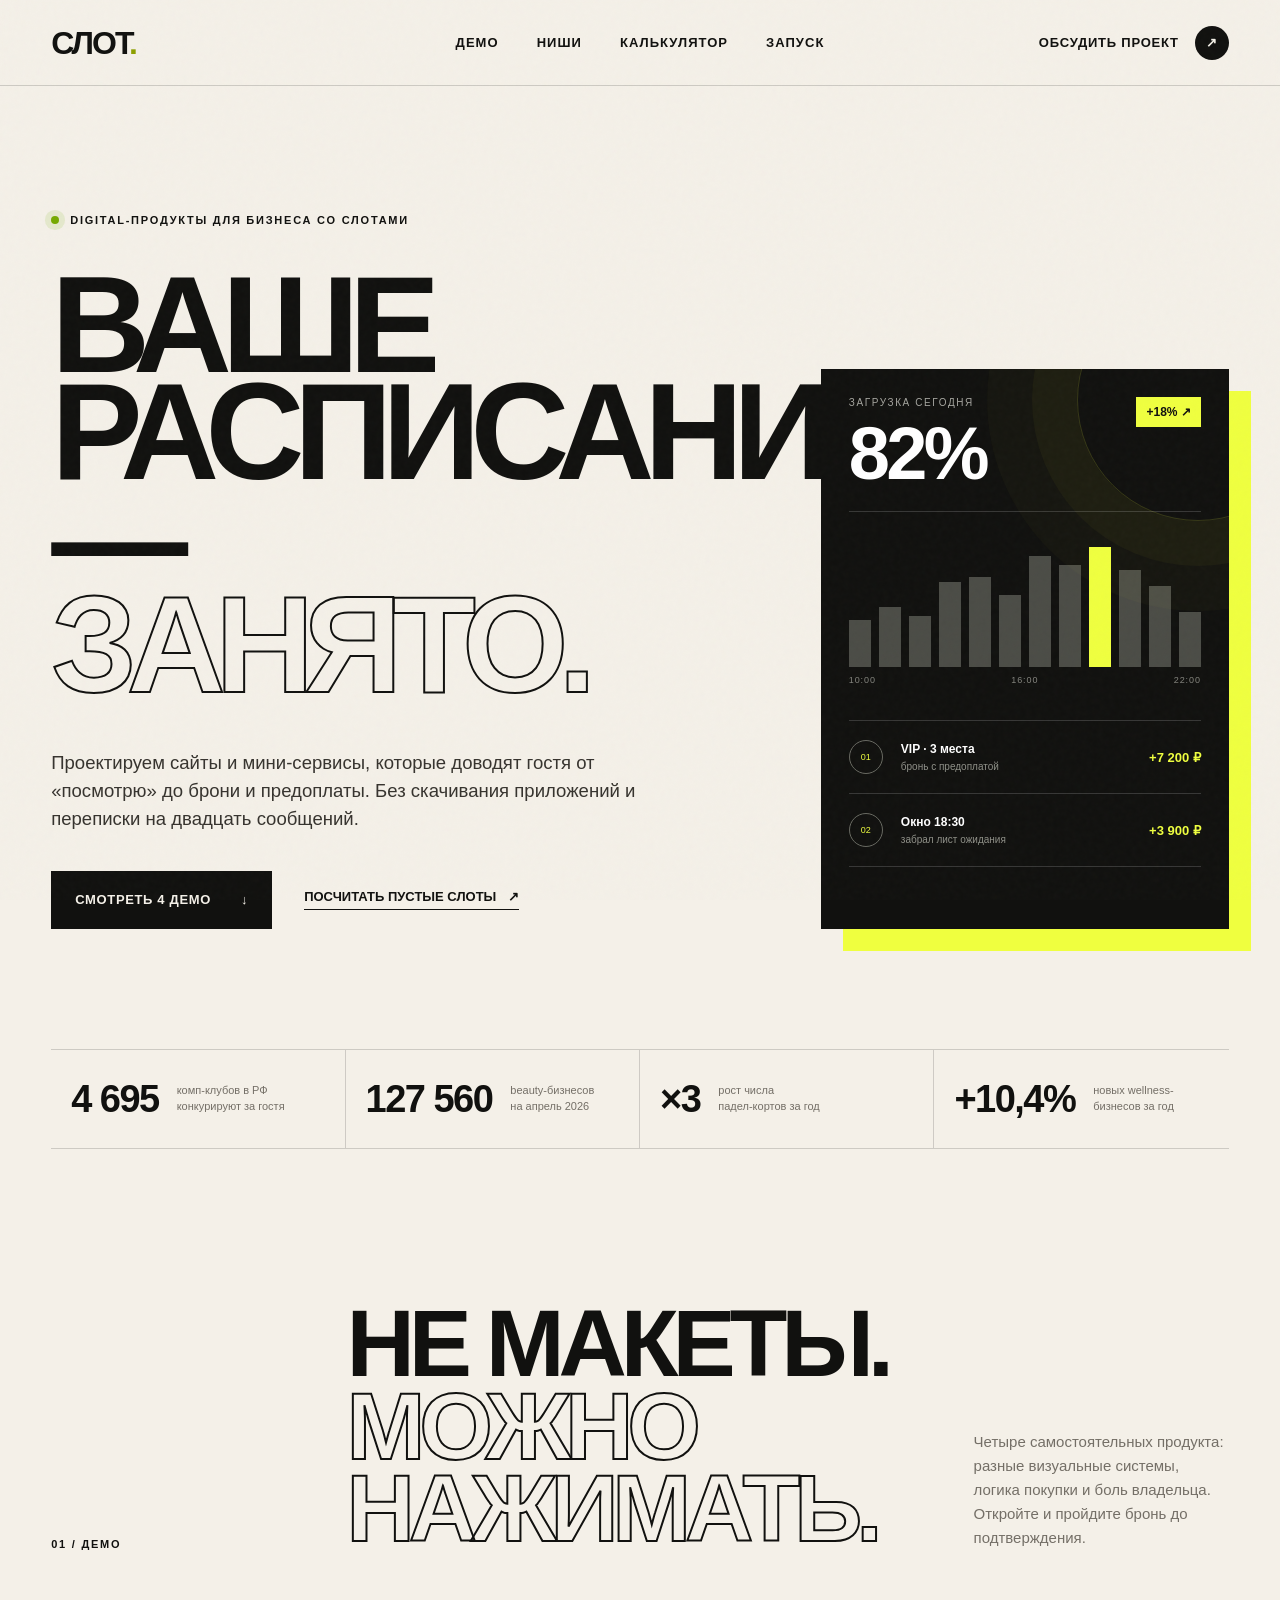
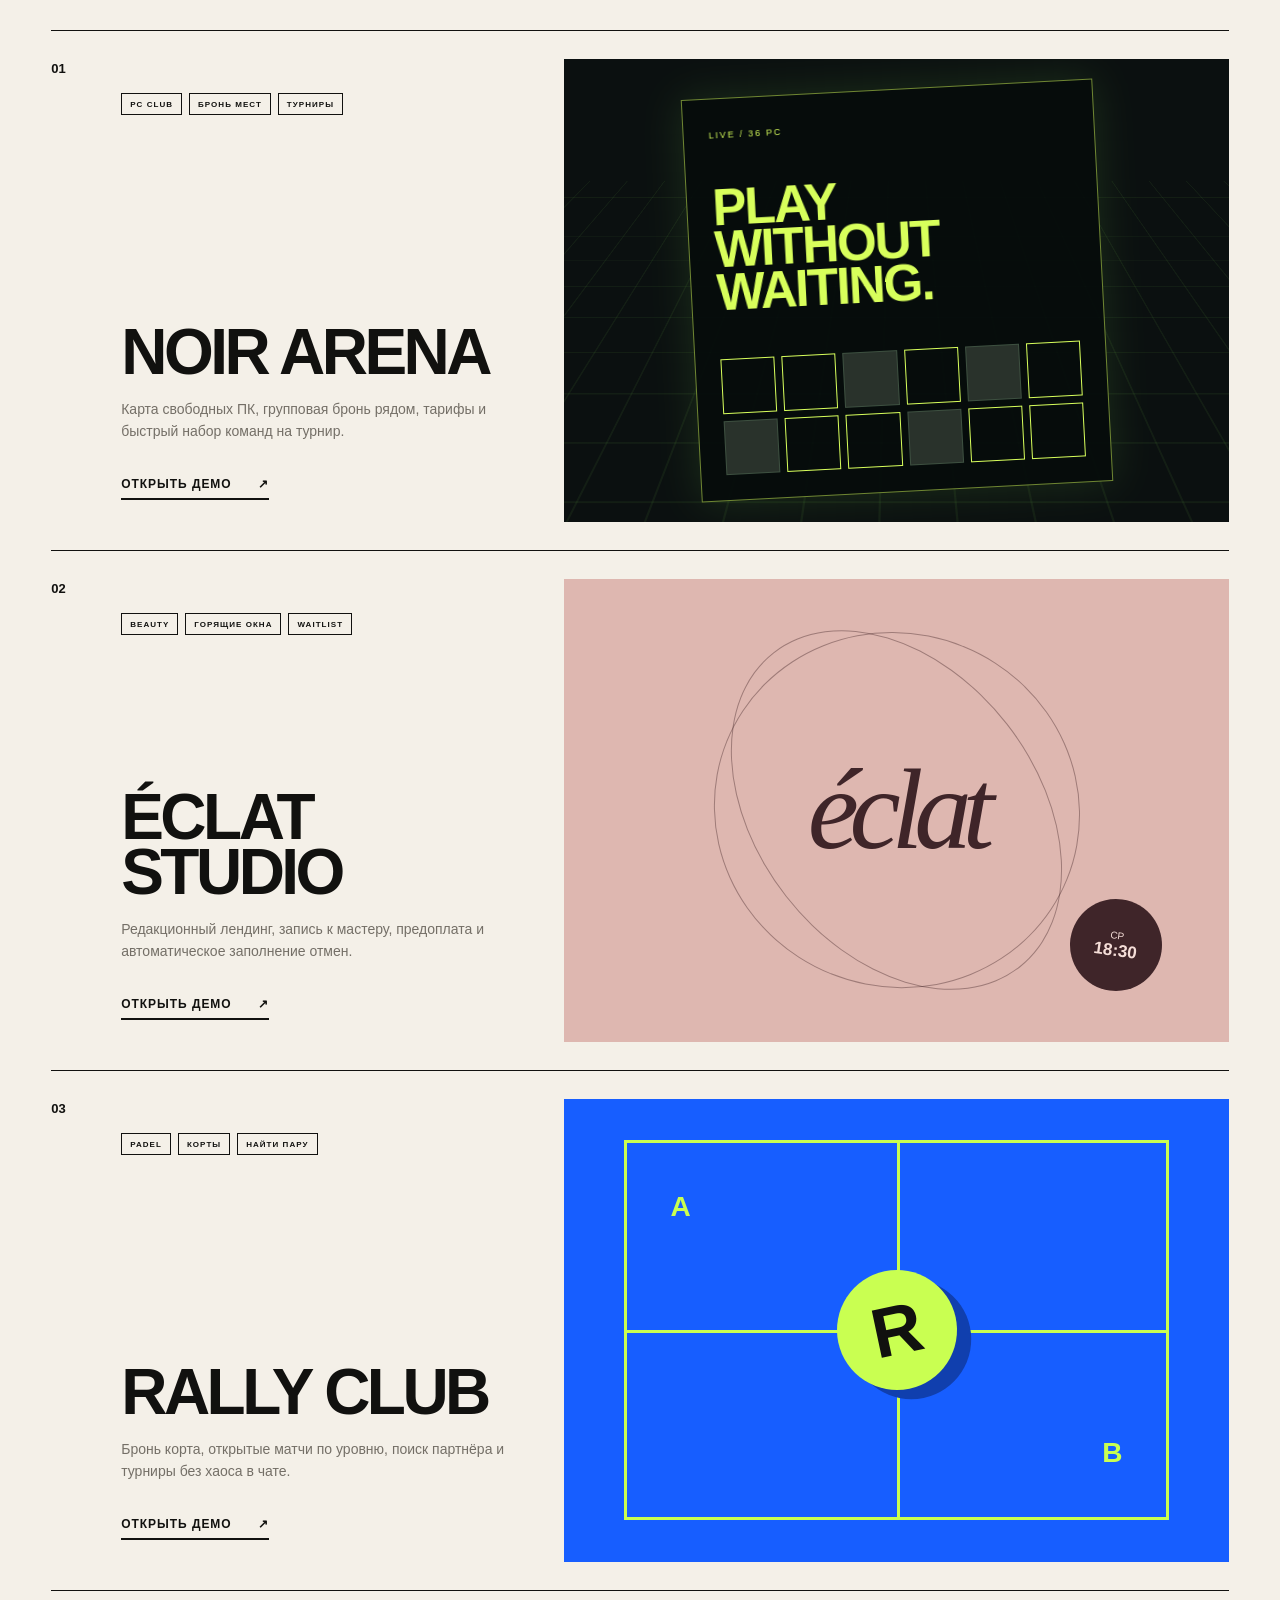
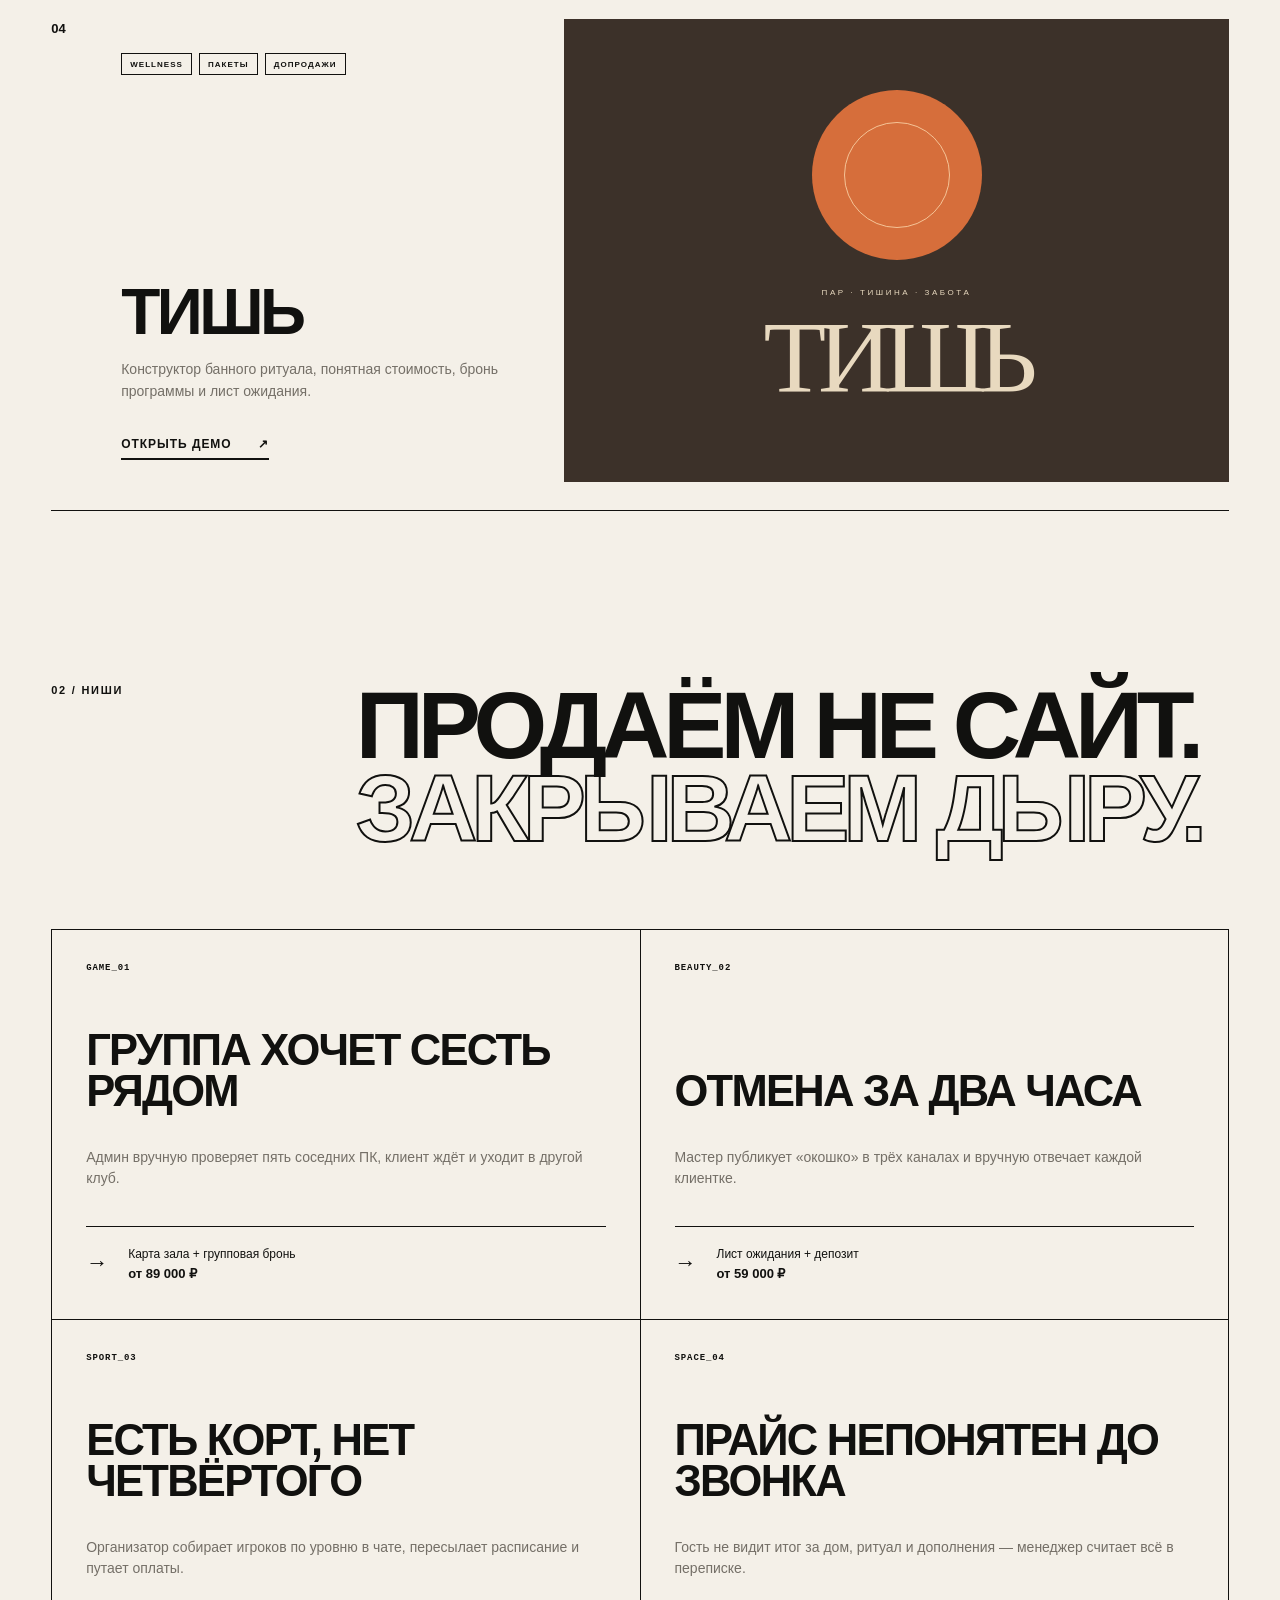
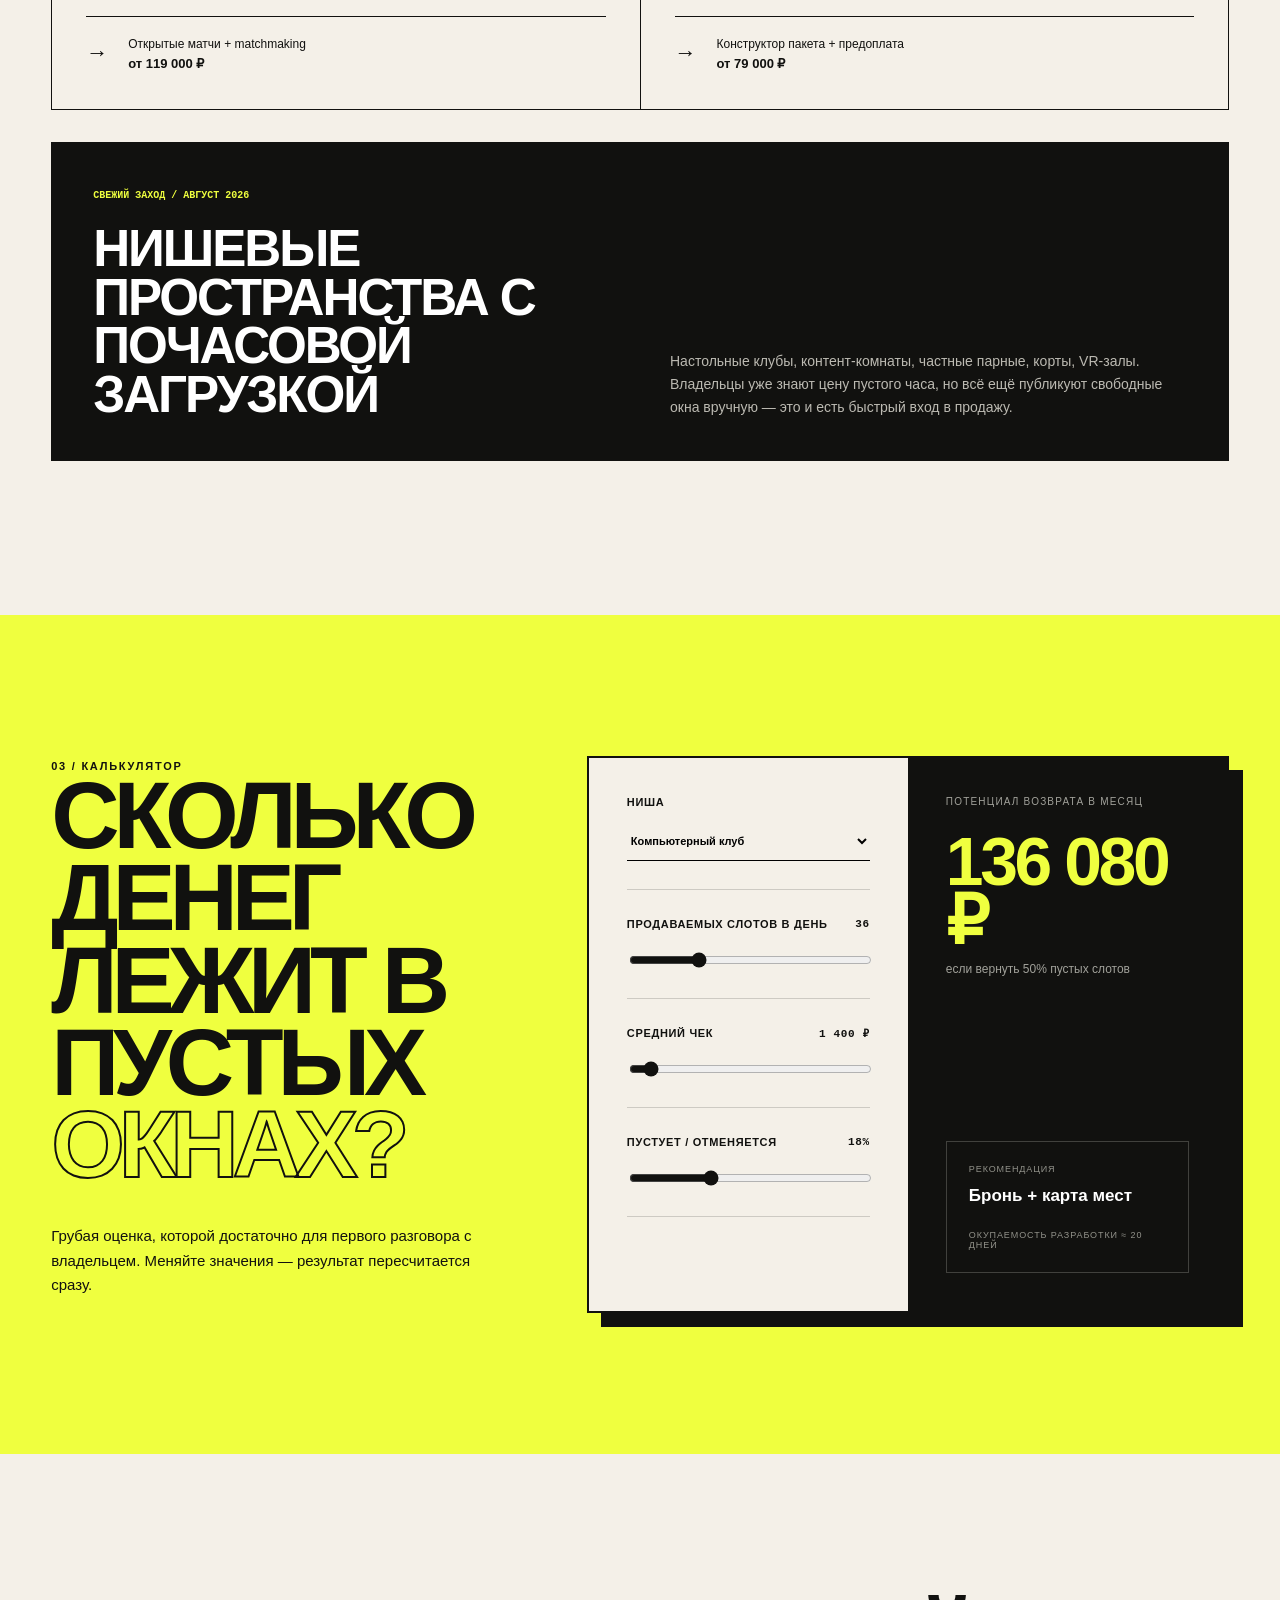
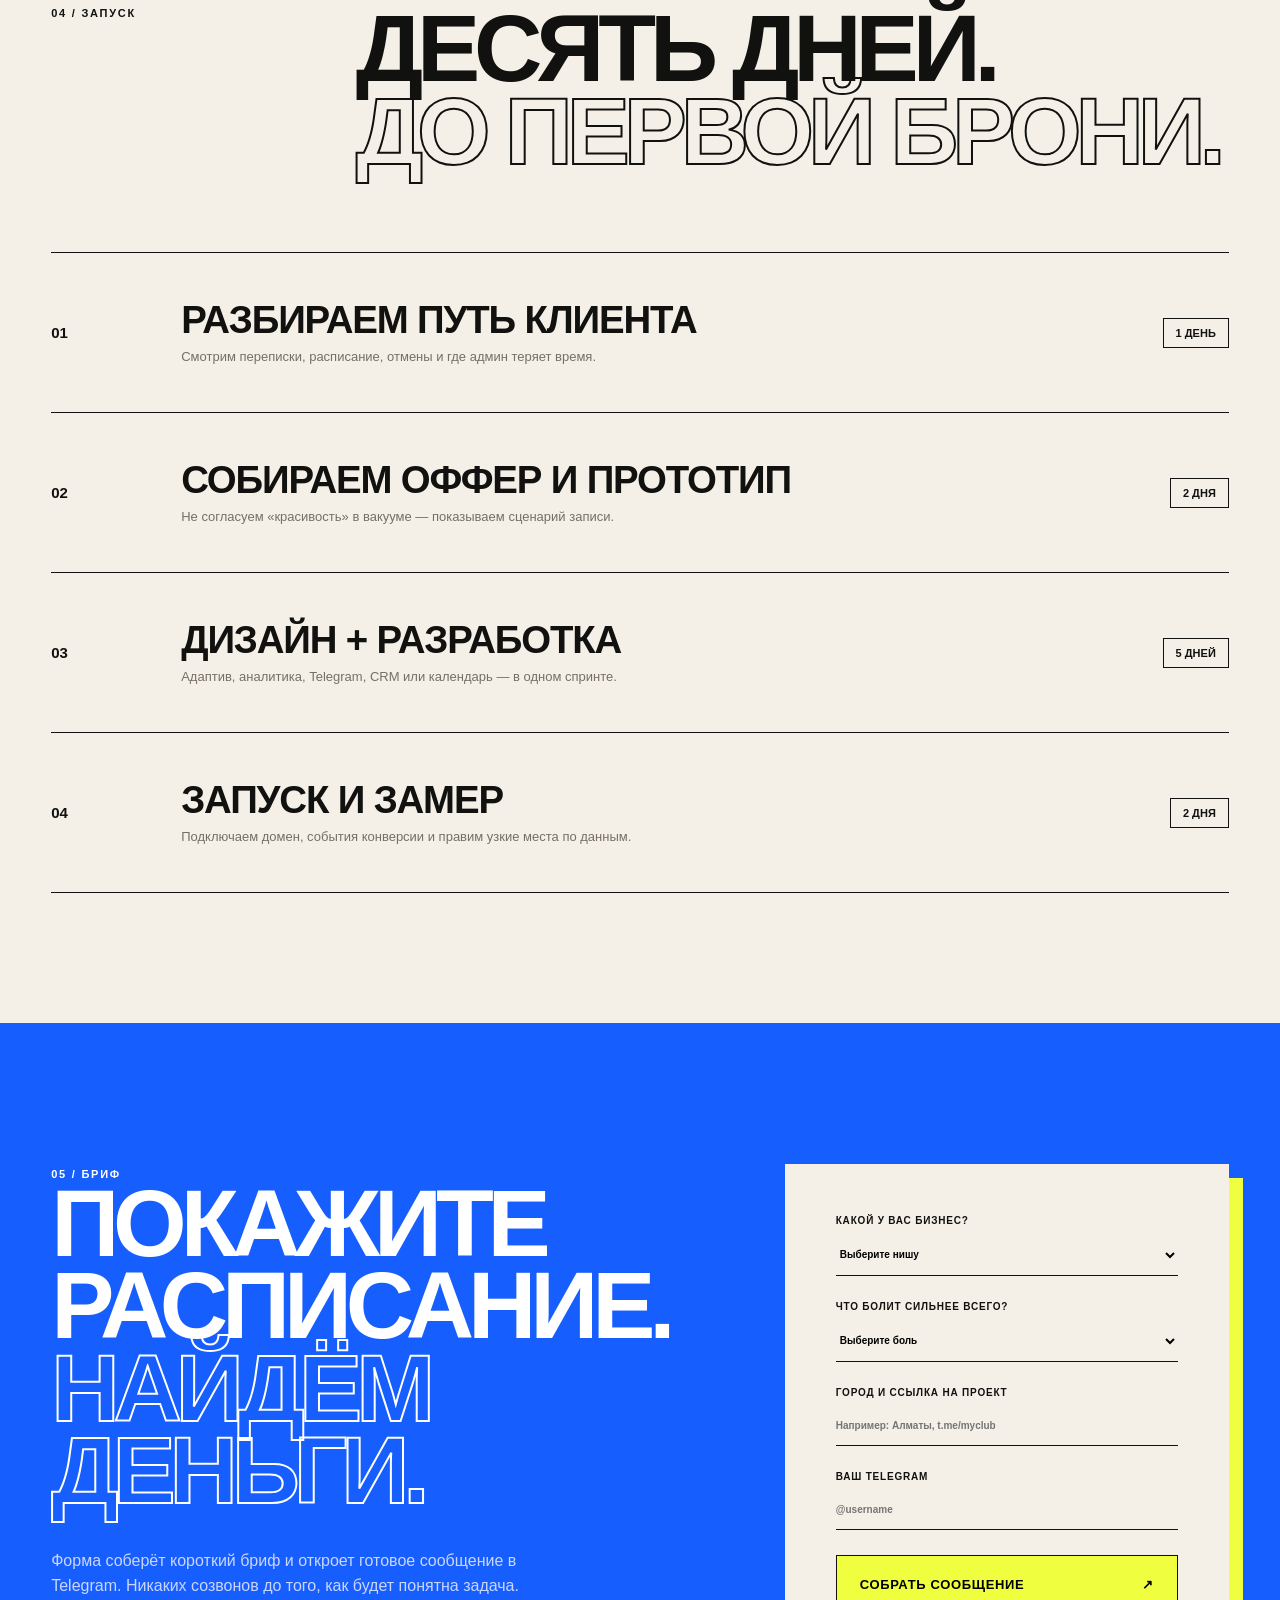
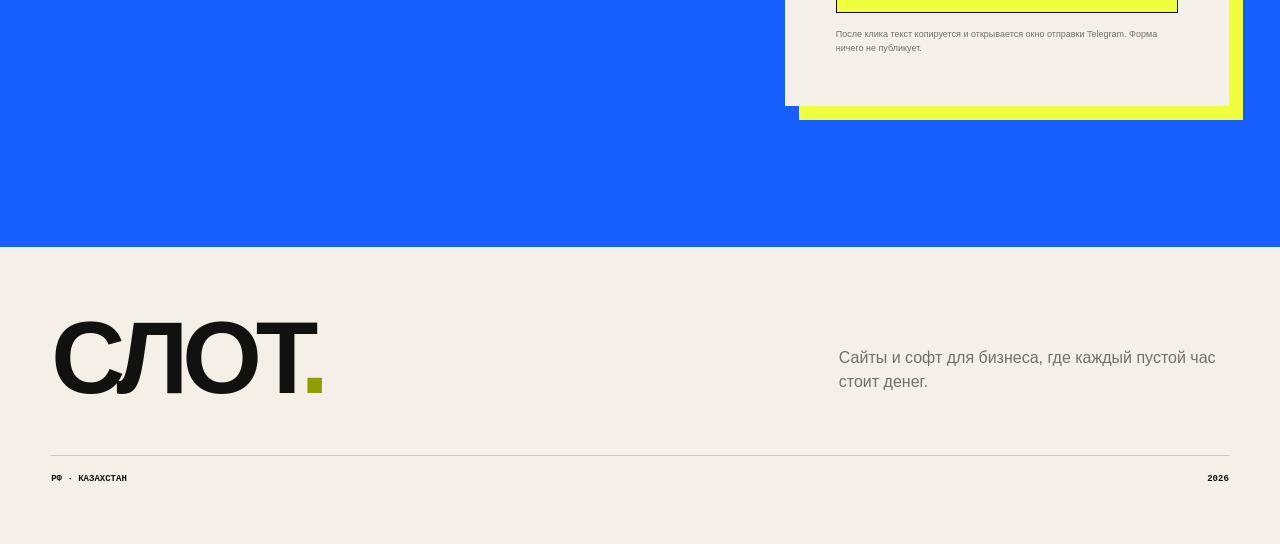
==== commit 65597cdf: "Align wellness demo branding" ====
--- a/index.html
+++ b/index.html
@@ -148,14 +148,14 @@
           <div class="case-index">04</div>
           <div class="case-main">
             <div class="case-tags"><span>WELLNESS</span><span>ПАКЕТЫ</span><span>ДОПРОДАЖИ</span></div>
-            <h3>ТЁПЛО</h3>
+            <h3>ТИШЬ</h3>
             <p>Конструктор банного ритуала, понятная стоимость, бронь программы и лист ожидания.</p>
             <a class="case-link" href="./demos/banya/">Открыть демо <span>↗</span></a>
           </div>
           <div class="case-visual banya-visual" aria-hidden="true">
             <div class="sun-mark"></div>
             <span>пар · тишина · забота</span>
-            <strong>ТЁПЛО</strong>
+            <strong>ТИШЬ</strong>
           </div>
         </article>
       </div>
